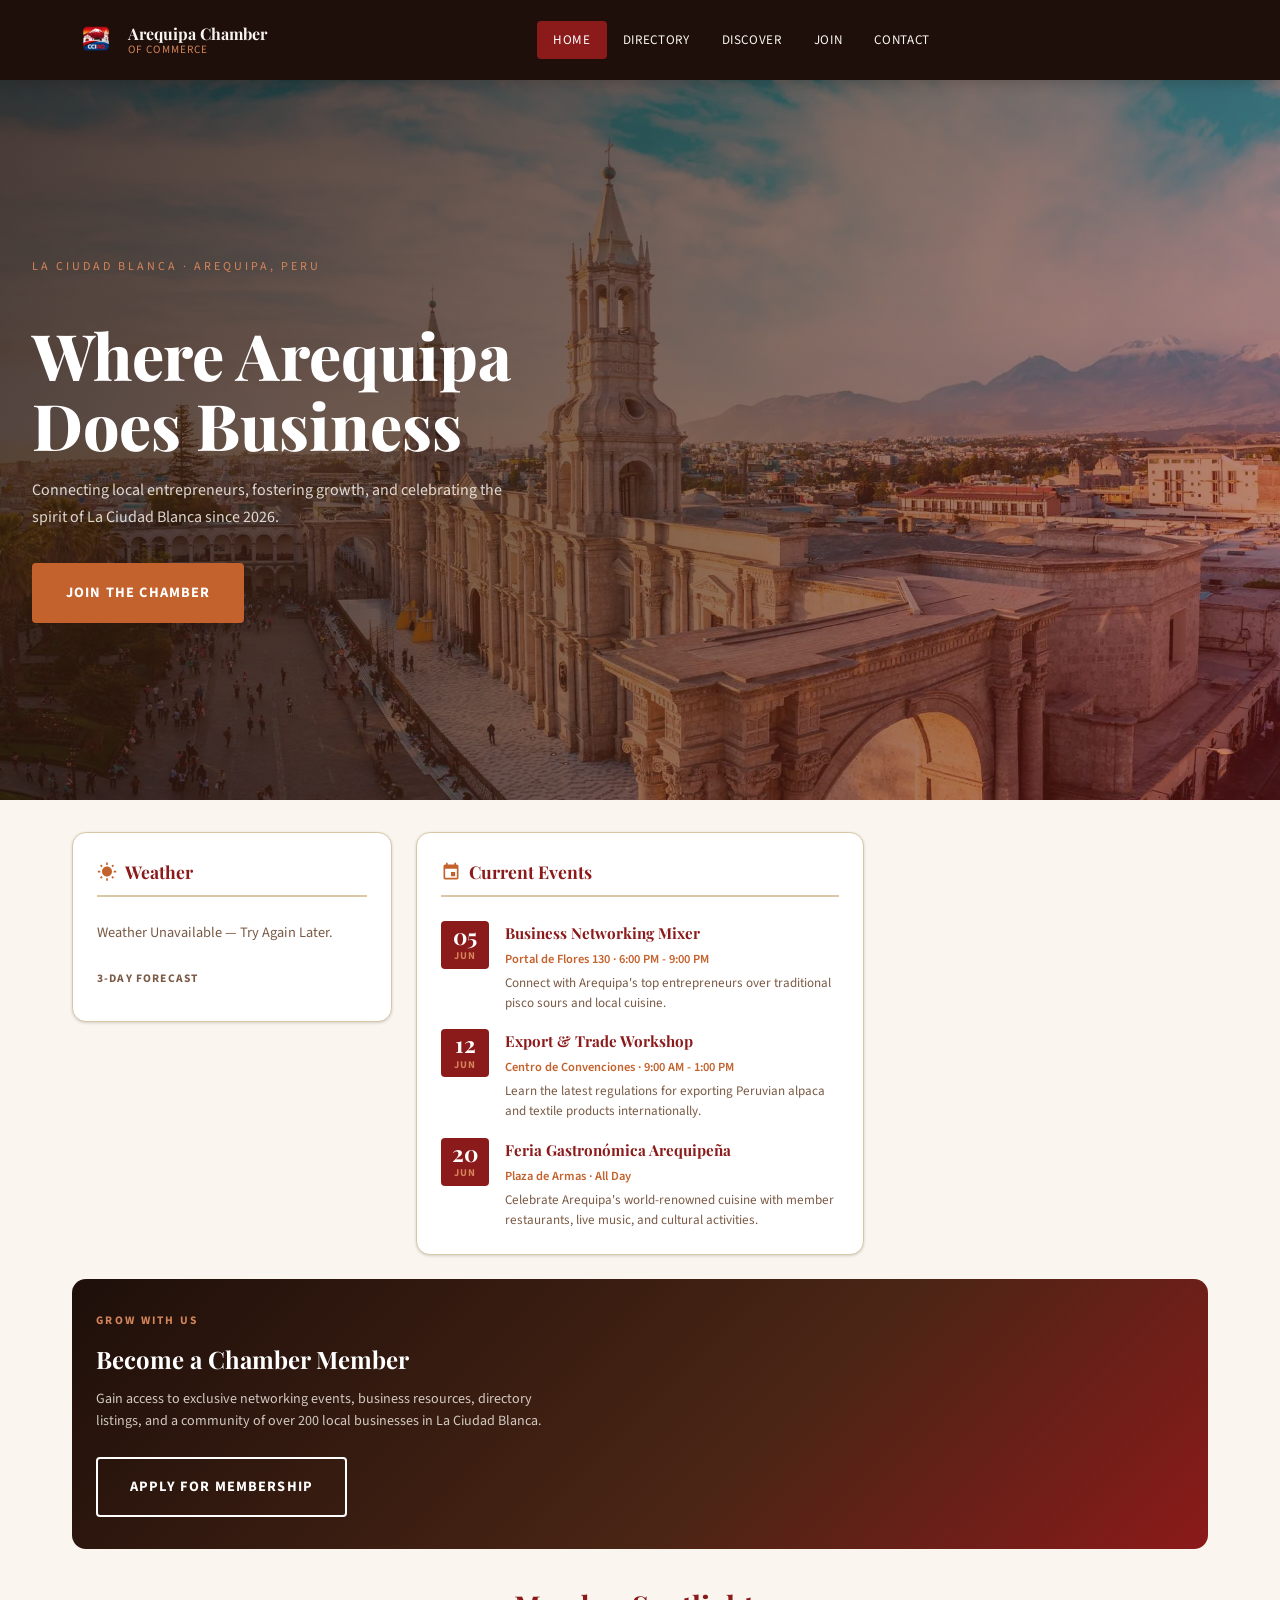
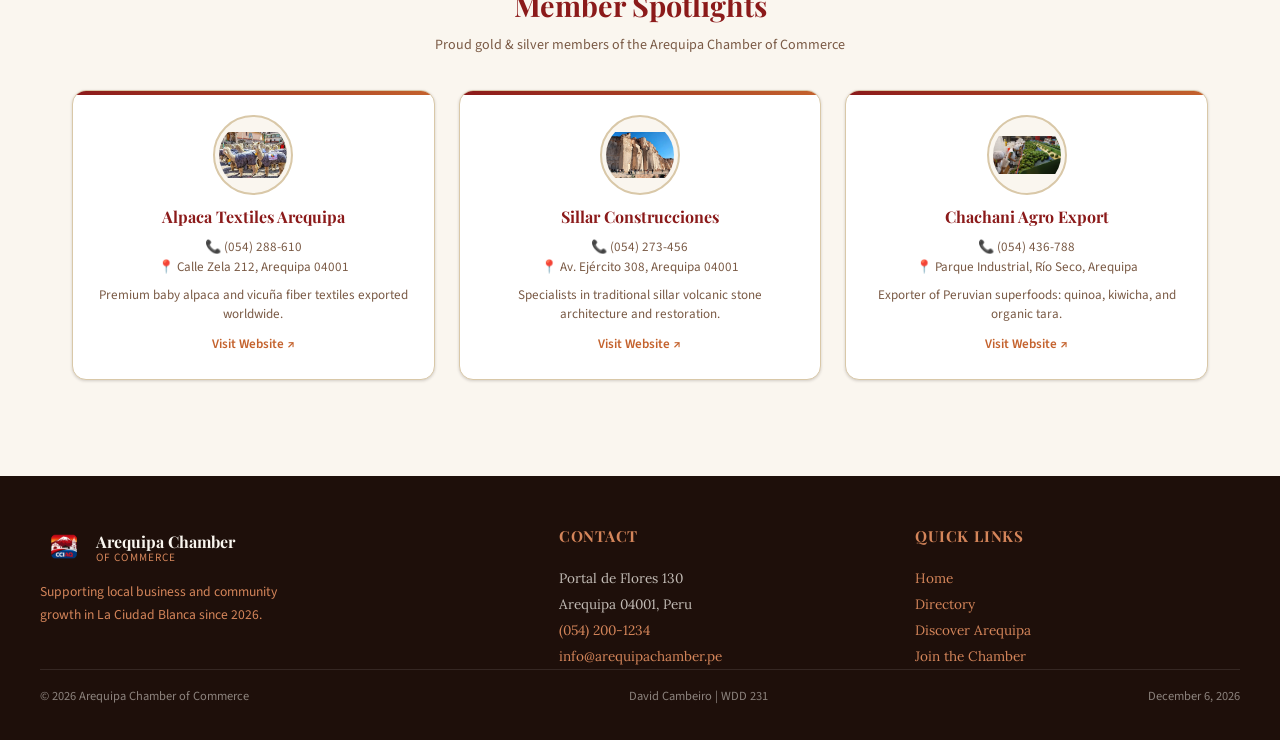
==== chamber/index.html @ 3ab1f3b4 "home page" ====
<!DOCTYPE html>
<html lang="en">
<head>
  <meta charset="UTF-8" />
  <meta name="viewport" content="width=device-width, initial-scale=1.0" />
  <meta name="description" content="Arequipa Chamber of Commerce — Home. Discover local events, weather, and member business spotlights in La Ciudad Blanca, Peru." />
  <meta name="author" content="WDD 231 Student — Arequipa Chamber Project" />
  <title>Arequipa Chamber of Commerce</title>

  <link rel="icon" type="image/x-icon" href="images/favicon.ico" />
  <link rel="icon" type="image/png" sizes="32x32" href="images/favicon-32x32.png" />
  <link rel="icon" type="image/png" sizes="16x16" href="images/favicon-16x16.png" />
  <link rel="apple-touch-icon" sizes="180x180" href="images/apple-touch-icon.png" />
  <link rel="manifest" href="images/site.webmanifest" />

  <meta property="og:title" content="Arequipa Chamber of Commerce" />
  <meta property="og:description" content="The home of La Ciudad Blanca's business community. Weather, events, and member spotlights." />
  <meta property="og:image" content="https://holatodos1427.github.io/wdd231/chamber/images/arequipa-hero.webp" />
  <meta property="og:url" content="https://holatodos1427.github.io/wdd231/chamber/index.html" />
  <meta property="og:type" content="website" />

  <link rel="preconnect" href="https://fonts.googleapis.com" />
  <link rel="preconnect" href="https://fonts.gstatic.com" crossorigin />
  <link href="https://fonts.googleapis.com/css2?family=Lora:ital,wght@0,400;0,600;1,400&family=Playfair+Display:wght@700;800&family=Source+Sans+3:wght@400;600;700&display=swap" rel="stylesheet" />

  <link rel="stylesheet" href="styles/normalize.css" />
  <link rel="stylesheet" href="styles/small.css" />
  <link rel="stylesheet" href="styles/larger.css" />
  <link rel="stylesheet" href="styles/home.css" />

  <script src="scripts/main.js" defer></script>
  <script src="scripts/home.js" defer></script>
</head>
<body>

  <a href="#main-content" class="skip-link">Skip to main content</a>

  <!-- ── HEADER ── -->
  <header id="site-header">
    <div class="header-inner">
      <a href="index.html" class="logo-group" aria-label="Arequipa Chamber — Home">
        <img class="logo-icon" src="images/arequipa-icon.webp" alt="Arequipa Chamber Icon" />
        <div class="logo-text">
          <span class="logo-title">Arequipa Chamber</span>
          <span class="logo-sub">of Commerce</span>
        </div>
      </a>

      <nav id="main-nav" aria-label="Main navigation">
        <ul role="list">
          <li><a href="index.html" aria-current="page">Home</a></li>
          <li><a href="directory.html">Directory</a></li>
          <li><a href="discover.html">Discover</a></li>
          <li><a href="join.html">Join</a></li>
          <li><a href="contact.html">Contact</a></li>
        </ul>
      </nav>

      <button id="menu-toggle" aria-label="Toggle navigation menu" aria-expanded="false" aria-controls="main-nav">
        <span class="bar"></span>
        <span class="bar"></span>
        <span class="bar"></span>
      </button>
    </div>
  </header>

  <!-- ── HERO ── -->
  <section id="home-hero" aria-label="Welcome hero">
    <div class="hero-content">
      <p class="hero-eyebrow">La Ciudad Blanca · Arequipa, Peru</p>
      <h1 class="hero-heading">Where Arequipa<br>Does Business</h1>
      <p class="hero-tagline">Connecting local entrepreneurs, fostering growth, and celebrating the spirit of La Ciudad Blanca since 2026.</p>
      <a href="join.html" class="btn-cta">Join the Chamber</a>
    </div>
    <div class="hero-overlay" aria-hidden="true"></div>
  </section>

  <!-- ── MAIN ── -->
  <main id="main-content">

    <!-- ── HOME GRID ── -->
    <div class="home-grid">

      <!-- Weather -->
      <section id="weather-section" aria-labelledby="weather-heading" class="card-panel">
        <h2 id="weather-heading" class="panel-title">
          <svg viewBox="0 0 24 24" aria-hidden="true"><path d="M6.76 4.84l-1.8-1.79-1.41 1.41 1.79 1.79 1.42-1.41zM4 10.5H1v2h3v-2zm9-9.95h-2V3.5h2V.55zm7.45 3.91l-1.41-1.41-1.79 1.79 1.41 1.41 1.79-1.79zm-3.21 13.7l1.79 1.8 1.41-1.41-1.8-1.79-1.4 1.4zM20 10.5v2h3v-2h-3zm-8-5c-3.31 0-6 2.69-6 6s2.69 6 6 6 6-2.69 6-6-2.69-6-6-6zm-1 16.95h2V19.5h-2v2.95zm-7.45-3.91l1.41 1.41 1.79-1.8-1.41-1.41-1.79 1.8z"/></svg>
          Weather
        </h2>
        <div id="weather-now" class="weather-now">
          <div class="weather-skeleton" aria-busy="true" aria-live="polite">
            <div class="skeleton-line wide"></div>
            <div class="skeleton-line medium"></div>
            <div class="skeleton-line narrow"></div>
          </div>
        </div>
        <h3 class="forecast-label">3-Day Forecast</h3>
        <div id="weather-forecast" class="forecast-grid" aria-live="polite"></div>
      </section>

      <!-- Events -->
      <section id="events-section" aria-labelledby="events-heading" class="card-panel">
        <h2 id="events-heading" class="panel-title">
          <svg viewBox="0 0 24 24" aria-hidden="true"><path d="M17 12h-5v5h5v-5zM16 1v2H8V1H6v2H5c-1.11 0-1.99.9-1.99 2L3 19c0 1.1.89 2 2 2h14c1.1 0 2-.9 2-2V5c0-1.1-.9-2-2-2h-1V1h-2zm3 18H5V8h14v11z"/></svg>
          Current Events
        </h2>
        <ul class="events-list" role="list">
          <li class="event-item">
            <time class="event-date" datetime="2026-06-05">
              <span class="event-day">05</span>
              <span class="event-month">Jun</span>
            </time>
            <div class="event-info">
              <h3 class="event-title">Business Networking Mixer</h3>
              <p class="event-detail">Portal de Flores 130 · 6:00 PM - 9:00 PM</p>
              <p class="event-desc">Connect with Arequipa's top entrepreneurs over traditional pisco sours and local cuisine.</p>
            </div>
          </li>
          <li class="event-item">
            <time class="event-date" datetime="2026-06-12">
              <span class="event-day">12</span>
              <span class="event-month">Jun</span>
            </time>
            <div class="event-info">
              <h3 class="event-title">Export & Trade Workshop</h3>
              <p class="event-detail">Centro de Convenciones · 9:00 AM - 1:00 PM</p>
              <p class="event-desc">Learn the latest regulations for exporting Peruvian alpaca and textile products internationally.</p>
            </div>
          </li>
          <li class="event-item">
            <time class="event-date" datetime="2026-06-20">
              <span class="event-day">20</span>
              <span class="event-month">Jun</span>
            </time>
            <div class="event-info">
              <h3 class="event-title">Feria Gastronómica Arequipeña</h3>
              <p class="event-detail">Plaza de Armas · All Day</p>
              <p class="event-desc">Celebrate Arequipa's world-renowned cuisine with member restaurants, live music, and cultural activities.</p>
            </div>
          </li>
        </ul>
      </section>

      <!-- CTA banner -->
      <aside class="cta-banner" aria-label="Call to action — join the chamber">
        <div class="cta-inner">
          <p class="cta-eyebrow">Grow With Us</p>
          <h2 class="cta-heading">Become a Chamber Member</h2>
          <p class="cta-body">Gain access to exclusive networking events, business resources, directory listings, and a community of over 200 local businesses in La Ciudad Blanca.</p>
          <a href="join.html" class="btn-cta btn-cta-outline">Apply for Membership</a>
        </div>
      </aside>

    </div><!-- /.home-grid -->

    <!-- ── SPOTLIGHTS ── -->
    <section id="spotlights-section" aria-labelledby="spotlights-heading">
      <h2 id="spotlights-heading" class="section-heading">Member Spotlights</h2>
      <p class="section-sub">Proud gold & silver members of the Arequipa Chamber of Commerce</p>
      <div id="spotlights-container" class="spotlights-grid" aria-live="polite" aria-atomic="true">
        <p class="loading"><span class="spinner" role="status" aria-label="Loading spotlights"></span>Loading spotlights…</p>
      </div>
    </section>

  </main>

  <!-- ── FOOTER ── -->
  <footer id="site-footer">
    <div class="footer-inner">
      <div class="footer-brand">
        <div class="logo-group footer-logo-group">
          <img class="logo-icon" src="images/arequipa-icon.webp" alt="" aria-hidden="true" />
          <div class="logo-text">
            <span class="logo-title">Arequipa Chamber</span>
            <span class="logo-sub">of Commerce</span>
          </div>
        </div>
        <p>Supporting local business and community growth in La Ciudad Blanca since 2026.</p>
      </div>
      <div class="footer-col">
        <h3>Contact</h3>
        <address>
          Portal de Flores 130<br />
          Arequipa 04001, Peru<br />
          <a href="tel:+51542001234">(054) 200-1234</a><br />
          <a href="mailto:info@arequipachamber.pe">info@arequipachamber.pe</a>
        </address>
      </div>
      <div class="footer-col">
        <h3>Quick Links</h3>
        <address>
          <a href="index.html">Home</a><br />
          <a href="directory.html">Directory</a><br />
          <a href="discover.html">Discover Arequipa</a><br />
          <a href="join.html">Join the Chamber</a>
        </address>
      </div>
    </div>
    <div class="footer-bottom">
      <span>© <span id="current-year"></span> Arequipa Chamber of Commerce</span>
      <span>David Cambeiro | WDD 231</span>
      <span id="last-modified"></span>
    </div>
  </footer>

</body>
</html>
---- chamber/styles/small.css ----
:root {
  --clr-primary: #8B1A1A;
  --clr-accent: #C4622D;
  --clr-accent-lt: #D4855A;
  --clr-dark: #1E0F0A;
  --clr-mid: #4A2515;
  --clr-surface: #FAF6EF;
  --clr-surface-2: #F0E8D8;
  --clr-border: #D9C8A8;
  --clr-text-muted: #7A5A45;
  --clr-white: #FFFFFF;
  --clr-white-75: rgba(250, 246, 239, 0.75);
  --ff-heading: 'Playfair Display', Georgia, serif;
  --ff-ui: 'Source Sans 3', Arial, sans-serif;
  --sp-xs: 0.25rem;
  --sp-sm: 0.5rem;
  --sp-md: 1rem;
  --sp-lg: 1.5rem;
  --sp-xl: 2rem;
  --sp-2xl: 3rem;
  --radius-sm: 4px;
}

/* Base */
html { scroll-behavior: smooth; }
body {
  font-family: 'Lora', Georgia, serif;
  font-size: 1rem;
  line-height: 1.7;
  color: #2C1810;
  background-color: var(--clr-surface);
}
.skip-link {
  position: absolute;
  left: 1rem;
  top: -100%;
  background: var(--clr-primary);
  color: var(--clr-white);
  padding: var(--sp-sm) var(--sp-md);
  border-radius: var(--radius-sm);
  z-index: 9999;
  font-family: var(--ff-ui);
}
.skip-link:focus { top: 1rem; }

/* Header */
#site-header {
  background-color: var(--clr-dark);
  position: sticky;
  top: 0;
  z-index: 100;
  box-shadow: 0 4px 12px rgba(30, 15, 10, 0.18);
}
.header-inner {
  display: flex;
  align-items: center;
  justify-content: space-between;
  flex-wrap: wrap;
  gap: var(--sp-sm);
  padding: var(--sp-md) var(--sp-lg);
}
.logo-group {
  display: flex;
  align-items: center;
  gap: var(--sp-sm);
  text-decoration: none;
  color: var(--clr-surface);
}
.logo-icon {
  width: 48px;
  height: 48px;
  flex-shrink: 0;
}
.logo-text {
  display: flex;
  flex-direction: column;
  line-height: 1.2;
}
.logo-title,
.card-name,
.controls-label { font-family: var(--ff-heading); }
.logo-title {
  font-size: 1rem;
  font-weight: 700;
  color: var(--clr-surface);
}
.logo-sub {
  font-family: var(--ff-ui);
  font-size: 0.7rem;
  color: var(--clr-accent-lt);
  letter-spacing: 0.1em;
  text-transform: uppercase;
}
#menu-toggle {
  background: none;
  border: 2px solid var(--clr-accent);
  border-radius: var(--radius-sm);
  width: 42px;
  height: 42px;
  display: flex;
  flex-direction: column;
  justify-content: center;
  align-items: center;
  gap: 5px;
  cursor: pointer;
}
#menu-toggle:hover { background: rgba(196, 98, 45, 0.2); }
.bar {
  display: block;
  width: 22px;
  height: 2px;
  background: var(--clr-surface);
  border-radius: 2px;
  transition: transform 0.3s ease, opacity 0.3s ease;
  transform-origin: center;
}
#menu-toggle[aria-expanded="true"] .bar:nth-child(1) { transform: translateY(7px) rotate(45deg); }
#menu-toggle[aria-expanded="true"] .bar:nth-child(2) { opacity: 0; }
#menu-toggle[aria-expanded="true"] .bar:nth-child(3) { transform: translateY(-7px) rotate(-45deg); }
#main-nav {
  display: none;
  width: 100%;
  order: 3;
  background: var(--clr-mid);
  margin: 0 calc(-1 * var(--sp-lg));
}
#main-nav.open { display: block; }
#main-nav ul {
  display: flex;
  flex-wrap: wrap;
}
#main-nav a {
  display: block;
  padding: var(--sp-md) var(--sp-lg);
  color: var(--clr-surface);
  text-decoration: none;
  font-family: var(--ff-ui);
  font-size: 0.95rem;
  letter-spacing: 0.05em;
  text-transform: uppercase;
  border-bottom: 1px solid rgba(255, 255, 255, 0.08);
  transition: background 0.25s ease, padding-left 0.25s ease;
}
#main-nav a:hover,
#main-nav a[aria-current="page"] {
  background: var(--clr-primary);
  color: var(--clr-white);
  padding-left: var(--sp-xl);
}
#main-nav a[aria-current="page"] { border-left: 4px solid var(--clr-accent); }

/* Hero */
#directory-hero {
  background: linear-gradient(135deg, var(--clr-dark) 0%, var(--clr-mid) 60%, var(--clr-primary) 100%);
  color: var(--clr-surface);
  padding: var(--sp-2xl) var(--sp-lg);
  text-align: center;
}
.hero-label {
  font-family: var(--ff-ui);
  font-size: 2rem;
  letter-spacing: 0.25em;
  text-transform: uppercase;
  color: var(--clr-white-75);
  margin-bottom: var(--sp-sm);
}
.hero-subtitle {
  font-size: 1.5rem;
  color: var(--clr-white);
  max-width: 480px;
  margin: 0 auto;
}
.page-title {
  font-family: var(--ff-heading);
  font-size: 1.8rem;
  font-weight: 700;
  color: var(--clr-primary);
  text-align: center;
  padding: var(--sp-xl) var(--sp-lg) 0;
}

/* Directory Controls */
#directory-section { padding: var(--sp-md) var(--sp-lg) var(--sp-xl); }
.directory-controls {
  display: flex;
  align-items: center;
  justify-content: space-between;
  flex-wrap: wrap;
  gap: var(--sp-md);
  margin-bottom: var(--sp-xl);
  padding-bottom: var(--sp-md);
  border-bottom: 2px solid var(--clr-border);
}
.view-buttons {
  display: flex;
  gap: var(--sp-sm);
}
.btn-view {
  background: var(--clr-surface-2);
  border: 2px solid var(--clr-border);
  border-radius: var(--radius-sm);
  width: 42px;
  height: 42px;
  display: flex;
  align-items: center;
  justify-content: center;
  cursor: pointer;
  color: var(--clr-text-muted);
}
.btn-view svg {
  width: 20px;
  height: 20px;
  fill: currentColor;
}
.btn-view:hover {
  background: var(--clr-border);
  color: var(--clr-primary);
}
.btn-view.active {
  background: var(--clr-primary);
  border-color: var(--clr-primary);
  color: var(--clr-white);
}
.badge {
  font-family: var(--ff-ui);
  font-size: 0.65rem;
  font-weight: 700;
  letter-spacing: 0.1em;
  text-transform: uppercase;
  padding: 2px 8px;
  border-radius: 20px;
  display: inline-block;
  white-space: nowrap;
}
.badge-gold { background: #C89B3C; color: var(--clr-white); }
.badge-silver { background: #9BA8B0; color: var(--clr-white); }
.badge-member { background: var(--clr-border); color: var(--clr-text-muted); }

/* Grid Cards */
#members-container.grid {
  display: grid;
  grid-template-columns: 1fr;
  gap: var(--sp-lg);
}
.member-card {
  background: var(--clr-white);
  border: 1px solid var(--clr-border);
  border-radius: 14px;
  overflow: hidden;
  box-shadow: 0 1px 3px rgba(30, 15, 10, 0.18);
  display: flex;
  flex-direction: column;
}
.member-card:hover {
  box-shadow: 0 8px 24px rgba(30, 15, 10, 0.22);
  border-color: var(--clr-accent);
}
.card-img-wrap {
  background: var(--clr-surface-2);
  height: 160px;
  overflow: hidden;
  flex-shrink: 0;
  display: flex;
  align-items: center;
  justify-content: center;
}
.card-img-wrap img {
  width: 100%;
  height: 100%;
  object-fit: cover;
}
.img-fallback {
  width: 72px;
  height: 72px;
  background: var(--clr-primary);
  border-radius: 50%;
  display: flex;
  align-items: center;
  justify-content: center;
  font-family: var(--ff-heading);
  font-size: 1.8rem;
  font-weight: 700;
  color: var(--clr-white);
}
.card-body {
  padding: var(--sp-md);
  flex: 1;
  display: flex;
  flex-direction: column;
  gap: var(--sp-xs);
}
.card-header {
  display: flex;
  justify-content: space-between;
  align-items: flex-start;
  gap: var(--sp-sm);
  margin-bottom: var(--sp-xs);
}
.card-name {
  font-size: 1rem;
  font-weight: 700;
  color: var(--clr-primary);
  line-height: 1.3;
}
.card-detail,
.row-info,
.card-link a,
.footer-brand p { font-family: var(--ff-ui); }
.card-detail {
  font-size: 0.82rem;
  color: var(--clr-text-muted);
  display: flex;
  align-items: flex-start;
  gap: var(--sp-xs);
}
.card-detail svg,
.card-link svg {
  width: 14px;
  height: 14px;
  flex-shrink: 0;
}
.card-detail svg {
  min-width: 14px;
  margin-top: 2px;
  fill: var(--clr-accent);
}
.card-link svg { fill: currentColor; }
.card-link {
  margin-top: auto;
  padding-top: var(--sp-sm);
}
.card-link a {
  font-size: 0.82rem;
  color: var(--clr-primary);
  text-decoration: none;
  display: inline-flex;
  align-items: center;
  gap: 5px;
  font-weight: 600;
}
.card-link a:hover { color: var(--clr-accent); }

/* List View */
#members-container.list {
  display: flex;
  flex-direction: column;
}
.member-row {
  display: grid;
  grid-template-columns: 1fr;
  gap: var(--sp-sm);
  padding: var(--sp-md);
  border-bottom: 1px solid var(--clr-border);
}
.member-row:nth-child(even) { background: var(--clr-surface-2); }
.member-row:hover { background: var(--clr-border); }
.row-name {
  font-family: var(--ff-heading);
  font-size: 1rem;
  font-weight: 700;
  color: var(--clr-primary);
  display: flex;
  align-items: center;
  gap: var(--sp-sm);
  flex-wrap: wrap;
}
.row-info {
  font-size: 0.85rem;
  color: var(--clr-text-muted);
}
.row-link a {
  font-size: 0.85rem;
  color: var(--clr-accent);
  text-decoration: none;
  font-weight: 600;
}
.row-link a:hover { text-decoration: underline; }

/* Footer */
#site-footer {
  background: var(--clr-dark);
  color: var(--clr-surface-2);
  padding: var(--sp-2xl) var(--sp-lg) var(--sp-xl);
  margin-top: var(--sp-2xl);
}
.footer-inner {
  display: grid;
  grid-template-columns: 1fr;
  gap: var(--sp-xl);
}
.footer-brand p {
  font-size: 0.85rem;
  color: var(--clr-accent-lt);
  margin-top: var(--sp-sm);
  max-width: 280px;
}
.footer-col h3 {
  font-family: var(--ff-heading);
  font-size: 0.95rem;
  color: var(--clr-accent-lt);
  margin-bottom: var(--sp-md);
  letter-spacing: 0.05em;
  text-transform: uppercase;
}
.footer-col address {
  font-style: normal;
  font-size: 0.85rem;
  line-height: 1.9;
  color: var(--clr-white-75);
}
.footer-col address a { color: var(--clr-accent-lt); text-decoration: none; }
.footer-col address a:hover { text-decoration: underline; }
.footer-logo-group { pointer-events: none; }
.footer-bottom {
  margin: var(--sp-xl) auto 0;
  padding-top: var(--sp-md);
  border-top: 1px solid rgba(255, 255, 255, 0.10);
  font-family: var(--ff-ui);
  font-size: 0.78rem;
  color: rgba(250, 246, 239, 0.50);
  display: flex;
  flex-wrap: wrap;
  gap: var(--sp-xs);
}

/* Max-width */
.header-inner,
#main-nav ul,
#directory-section,
.footer-inner,
.footer-bottom {
  max-width: 1200px;
  margin: 0 auto;
}
---- chamber/styles/larger.css ----
@media (min-width: 640px) {
  .header-inner {
    padding: var(--sp-md) var(--sp-xl);
  }

  #menu-toggle {
    display: none;
  }

  #main-nav {
    display: flex;
    background: transparent;
    width: auto;
    order: 2;
    flex: 1;
    margin: 0;
    justify-content: flex-end;
  }

  #main-nav ul {
    align-items: center;
    justify-content: flex-end;
  }

  #main-nav a {
    padding: var(--sp-sm) var(--sp-md);
    border-bottom: none;
    border-radius: var(--radius-sm);
    font-size: 0.82rem;
  }

  #main-nav a:hover,
  #main-nav a[aria-current="page"] {
    padding-left: var(--sp-md);
  }

  #main-nav a[aria-current="page"] {
    border-left: none;
  }

  #directory-hero {
    padding: 4rem var(--sp-xl);
  }

  .hero-subtitle {
    font-size: 1rem;
  }

  .page-title {
    font-size: 2rem;
  }

  #members-container.grid {
    grid-template-columns: repeat(2, 1fr);
  }

  .member-row {
    grid-template-columns: 2fr 2fr 1.2fr 1fr;
    align-items: center;
  }

  .footer-inner {
    grid-template-columns: 1.5fr 1fr 1fr;
  }

  .footer-bottom {
    justify-content: space-between;
    align-items: center;
  }
}

@media (min-width: 960px) {
  #members-container.grid {
    grid-template-columns: repeat(3, 1fr);
  }

  .controls-label {
    font-size: 1.5rem;
  }

  .member-row {
    padding: var(--sp-md) var(--sp-lg);
  }

  .page-title {
    font-size: 2.2rem;
  }
}

@media (min-width: 1200px) {
  #members-container.grid {
    grid-template-columns: repeat(4, 1fr);
  }

  #directory-hero {
    padding: 5rem var(--sp-xl);
  }
}
---- chamber/styles/home.css ----
/* Home page only — loaded after small.css and larger.css */

/* Set the default font for all home-page text blocks at once */
.hero-tagline, .weather-desc, .weather-meta, .forecast-label, .forecast-name,
.event-detail, .event-desc, .event-month, .cta-eyebrow, .cta-body,
.section-sub, .spotlight-detail, .spotlight-desc, .spotlight-website,
.loading { font-family: var(--ff-ui); }

/* Hero */
#home-hero {
  position: relative;
  min-height: 72vh;
  display: flex;
  align-items: center;
  background: url('../images/arequipa-peru.webp') center / cover no-repeat;
  overflow: hidden;
}
.hero-overlay {
  position: absolute;
  inset: 0;
  background: linear-gradient(120deg, rgba(30,15,10,0.82) 0%, rgba(74,37,21,0.65) 55%, rgba(139,26,26,0.45) 100%);
  z-index: 0;
}
.hero-content {
  position: relative;
  z-index: 1;
  padding: var(--sp-2xl) var(--sp-lg);
  max-width: 640px;
}
.hero-eyebrow {
  font-family: var(--ff-ui);
  font-size: 0.75rem;
  letter-spacing: 0.25em;
  text-transform: uppercase;
  color: var(--clr-accent-lt);
  margin-bottom: var(--sp-sm);
}
.hero-heading {
  font-family: var(--ff-heading);
  font-size: clamp(2.2rem, 7vw, 4rem);
  font-weight: 800;
  color: var(--clr-white);
  line-height: 1.1;
  margin-bottom: var(--sp-md);
}
.hero-tagline {
  font-size: 1rem;
  color: rgba(250, 246, 239, 0.85);
  max-width: 480px;
  margin-bottom: var(--sp-xl);
  line-height: 1.7;
}

/* Call to action button */
.btn-cta {
  display: inline-block;
  background: var(--clr-accent);
  color: var(--clr-white);
  font-family: var(--ff-ui);
  font-size: 0.9rem;
  font-weight: 700;
  letter-spacing: 0.08em;
  text-transform: uppercase;
  text-decoration: none;
  padding: var(--sp-md) var(--sp-xl);
  border-radius: var(--radius-sm);
  border: 2px solid var(--clr-accent);
  transition: background 0.25s ease, color 0.25s ease;
}
.btn-cta:hover {
  background: var(--clr-primary);
  border-color: var(--clr-primary);
}
.btn-cta-outline {
  background: transparent;
  color: var(--clr-white);
  border-color: var(--clr-white);
}
.btn-cta-outline:hover {
  background: var(--clr-white);
  color: var(--clr-primary);
}

/* Layout grid: weather, events and the join CTA */
.home-grid {
  display: grid;
  grid-template-columns: 1fr;
  gap: var(--sp-lg);
  padding: var(--sp-xl) var(--sp-lg);
  max-width: 1200px;
  margin: 0 auto;
}
.card-panel {
  background: var(--clr-white);
  border: 1px solid var(--clr-border);
  border-radius: 14px;
  padding: var(--sp-lg);
  box-shadow: 0 1px 3px rgba(30, 15, 10, 0.18);
}
.panel-title {
  font-family: var(--ff-heading);
  font-size: 1.1rem;
  font-weight: 700;
  color: var(--clr-primary);
  display: flex;
  align-items: center;
  gap: var(--sp-sm);
  margin-bottom: var(--sp-lg);
  padding-bottom: var(--sp-sm);
  border-bottom: 2px solid var(--clr-border);
}
.panel-title svg {
  width: 20px;
  height: 20px;
  fill: var(--clr-accent);
  flex-shrink: 0;
}

/* Current weather */
.weather-now { margin-bottom: var(--sp-lg); }
.weather-current {
  display: flex;
  align-items: center;
  gap: var(--sp-md);
}
.weather-icon {
  width: 64px;
  height: 64px;
  flex-shrink: 0;
}
.weather-temp {
  font-family: var(--ff-heading);
  font-size: 2.8rem;
  font-weight: 700;
  color: var(--clr-primary);
  line-height: 1;
}
.weather-desc {
  font-size: 0.9rem;
  color: var(--clr-text-muted);
  text-transform: capitalize;
}
.weather-meta {
  font-size: 0.78rem;
  color: var(--clr-text-muted);
  margin-top: var(--sp-sm);
}

/* 3-day forecast — label and day name share the same style */
.forecast-label,
.forecast-name {
  font-size: 0.72rem;
  font-weight: 700;
  letter-spacing: 0.1em;
  text-transform: uppercase;
  color: var(--clr-text-muted);
  display: block;
}
.forecast-label { margin-bottom: var(--sp-sm); }
.forecast-grid {
  display: grid;
  grid-template-columns: repeat(3, 1fr);
  gap: var(--sp-sm);
}
.forecast-day {
  background: var(--clr-surface-2);
  border: 1px solid var(--clr-border);
  border-radius: var(--radius-sm);
  padding: var(--sp-sm);
  text-align: center;
}
.forecast-icon {
  width: 32px;
  height: 32px;
  margin: 4px auto;
  display: block;
}
.forecast-temp {
  font-family: var(--ff-heading);
  font-size: 1.1rem;
  font-weight: 700;
  color: var(--clr-primary);
  display: block;
}

/* Upcoming events */
.events-list {
  display: flex;
  flex-direction: column;
  gap: var(--sp-md);
}
.event-item {
  display: flex;
  gap: var(--sp-md);
  align-items: flex-start;
}
.event-date {
  display: flex;
  flex-direction: column;
  align-items: center;
  justify-content: center;
  background: var(--clr-primary);
  color: var(--clr-white);
  border-radius: var(--radius-sm);
  padding: var(--sp-xs) var(--sp-sm);
  min-width: 48px;
  flex-shrink: 0;
}
.event-day {
  font-family: var(--ff-heading);
  font-size: 1.4rem;
  font-weight: 700;
  line-height: 1;
}
.event-month {
  font-size: 0.65rem;
  font-weight: 700;
  letter-spacing: 0.1em;
  text-transform: uppercase;
  color: var(--clr-accent-lt);
}
.event-title {
  font-family: var(--ff-heading);
  font-size: 0.95rem;
  font-weight: 700;
  color: var(--clr-primary);
  margin-bottom: 2px;
}
.event-detail {
  font-size: 0.78rem;
  color: var(--clr-accent);
  font-weight: 600;
  margin-bottom: 4px;
}
.event-desc {
  font-size: 0.82rem;
  color: var(--clr-text-muted);
  line-height: 1.5;
}

/* Join the chamber banner */
.cta-banner {
  background: linear-gradient(135deg, var(--clr-dark) 0%, var(--clr-mid) 60%, var(--clr-primary) 100%);
  border-radius: 14px;
  padding: var(--sp-xl) var(--sp-lg);
}
.cta-eyebrow {
  font-size: 0.72rem;
  font-weight: 700;
  letter-spacing: 0.2em;
  text-transform: uppercase;
  color: var(--clr-accent-lt);
  margin-bottom: var(--sp-sm);
}
.cta-heading {
  font-family: var(--ff-heading);
  font-size: 1.5rem;
  font-weight: 700;
  color: var(--clr-white);
  margin-bottom: var(--sp-sm);
}
.cta-body {
  font-size: 0.88rem;
  color: rgba(250, 246, 239, 0.8);
  line-height: 1.6;
  max-width: 480px;
  margin-bottom: var(--sp-lg);
}

/* Member spotlights */
#spotlights-section {
  padding: 0 var(--sp-lg) var(--sp-2xl);
  max-width: 1200px;
  margin: 0 auto;
}
.section-heading {
  font-family: var(--ff-heading);
  font-size: 1.8rem;
  font-weight: 700;
  color: var(--clr-primary);
  text-align: center;
  margin-bottom: var(--sp-xs);
}
.section-sub {
  font-size: 0.88rem;
  color: var(--clr-text-muted);
  text-align: center;
  margin-bottom: var(--sp-xl);
}
.spotlights-grid {
  display: grid;
  grid-template-columns: 1fr;
  gap: var(--sp-lg);
}
.spotlight-card {
  background: var(--clr-white);
  border: 1px solid var(--clr-border);
  border-radius: 14px;
  padding: var(--sp-lg);
  display: flex;
  flex-direction: column;
  align-items: center;
  text-align: center;
  gap: var(--sp-sm);
  box-shadow: 0 1px 3px rgba(30, 15, 10, 0.18);
  position: relative;
  overflow: hidden;
}
.spotlight-card::before {
  content: '';
  position: absolute;
  top: 0;
  left: 0;
  right: 0;
  height: 4px;
  background: linear-gradient(90deg, var(--clr-primary), var(--clr-accent));
}
.spotlight-logo {
  width: 80px;
  height: 80px;
  object-fit: contain;
  border-radius: 50%;
  border: 2px solid var(--clr-border);
  padding: 4px;
  background: var(--clr-surface);
}
.spotlight-logo-fallback {
  width: 80px;
  height: 80px;
  background: var(--clr-primary);
  border-radius: 50%;
  display: flex;
  align-items: center;
  justify-content: center;
  font-family: var(--ff-heading);
  font-size: 1.8rem;
  font-weight: 700;
  color: var(--clr-white);
}
.spotlight-name {
  font-family: var(--ff-heading);
  font-size: 1rem;
  font-weight: 700;
  color: var(--clr-primary);
}
.spotlight-detail,
.spotlight-desc {
  font-size: 0.82rem;
  color: var(--clr-text-muted);
  line-height: 1.5;
}
.spotlight-website {
  font-size: 0.82rem;
  font-weight: 600;
  color: var(--clr-accent);
  text-decoration: none;
  margin-top: auto;
}
.spotlight-website:hover { text-decoration: underline; }

/* Spinner shown while data loads */
.loading {
  text-align: center;
  padding: var(--sp-2xl);
  color: var(--clr-text-muted);
  grid-column: 1 / -1;
  display: flex;
  align-items: center;
  justify-content: center;
  gap: var(--sp-sm);
}
.spinner {
  display: inline-block;
  width: 20px;
  height: 20px;
  border: 2px solid var(--clr-border);
  border-top-color: var(--clr-primary);
  border-radius: 50%;
  animation: spin 0.8s linear infinite;
}
@keyframes spin { to { transform: rotate(360deg); } }

/* Tablet and up */
@media (min-width: 640px) {
  .hero-content { padding: var(--sp-2xl) var(--sp-xl); }
  .home-grid {
    grid-template-columns: 1fr 1fr;
    padding: var(--sp-xl);
  }
  .cta-banner { grid-column: 1 / -1; }
  .spotlights-grid { grid-template-columns: repeat(2, 1fr); }
  #spotlights-section { padding: 0 var(--sp-xl) var(--sp-2xl); }
}

/* Desktop and up */
@media (min-width: 960px) {
  #home-hero { min-height: 80vh; }
  .hero-heading { font-size: clamp(3rem, 5vw, 4.5rem); }
  .home-grid {
    grid-template-columns: 1fr 1.4fr;
    align-items: start;
  }
  .spotlights-grid { grid-template-columns: repeat(3, 1fr); }
}

/* Wide screens */
@media (min-width: 1200px) {
  .home-grid { grid-template-columns: 320px 1fr 320px; }
}
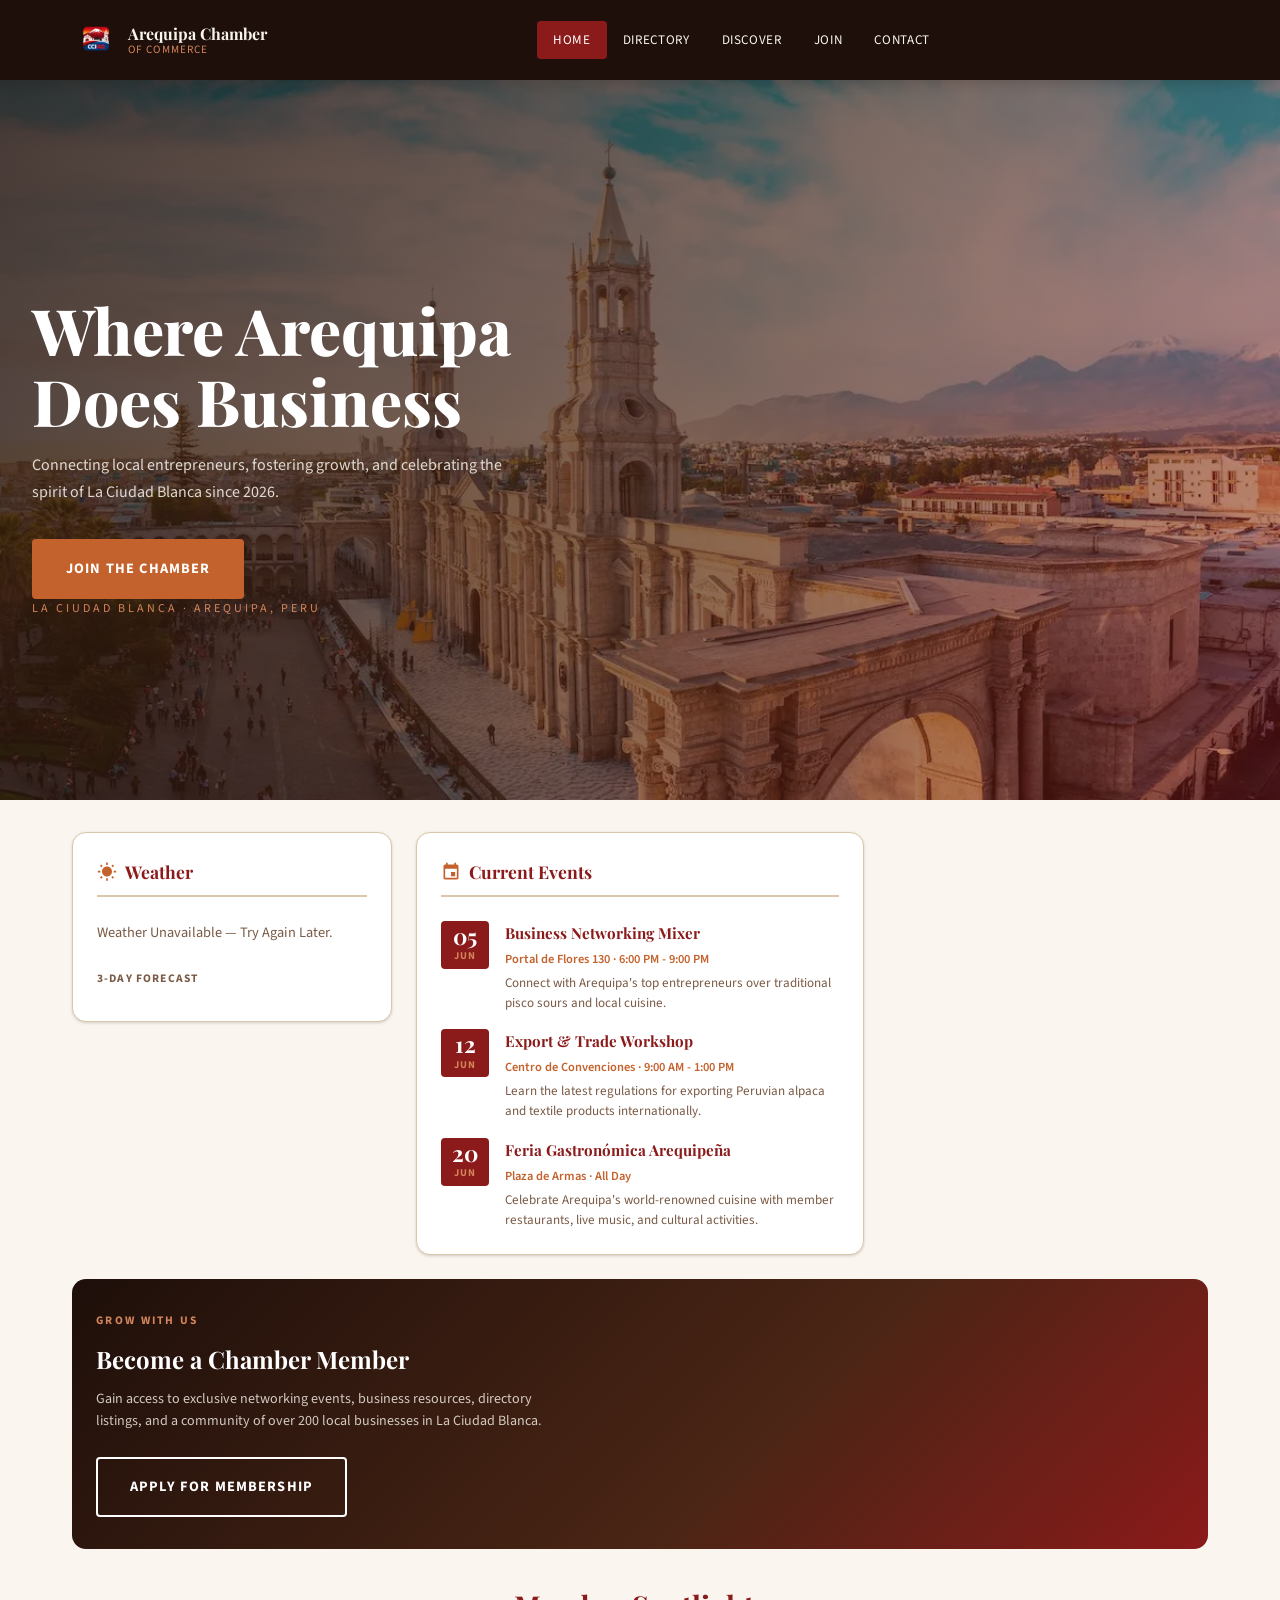
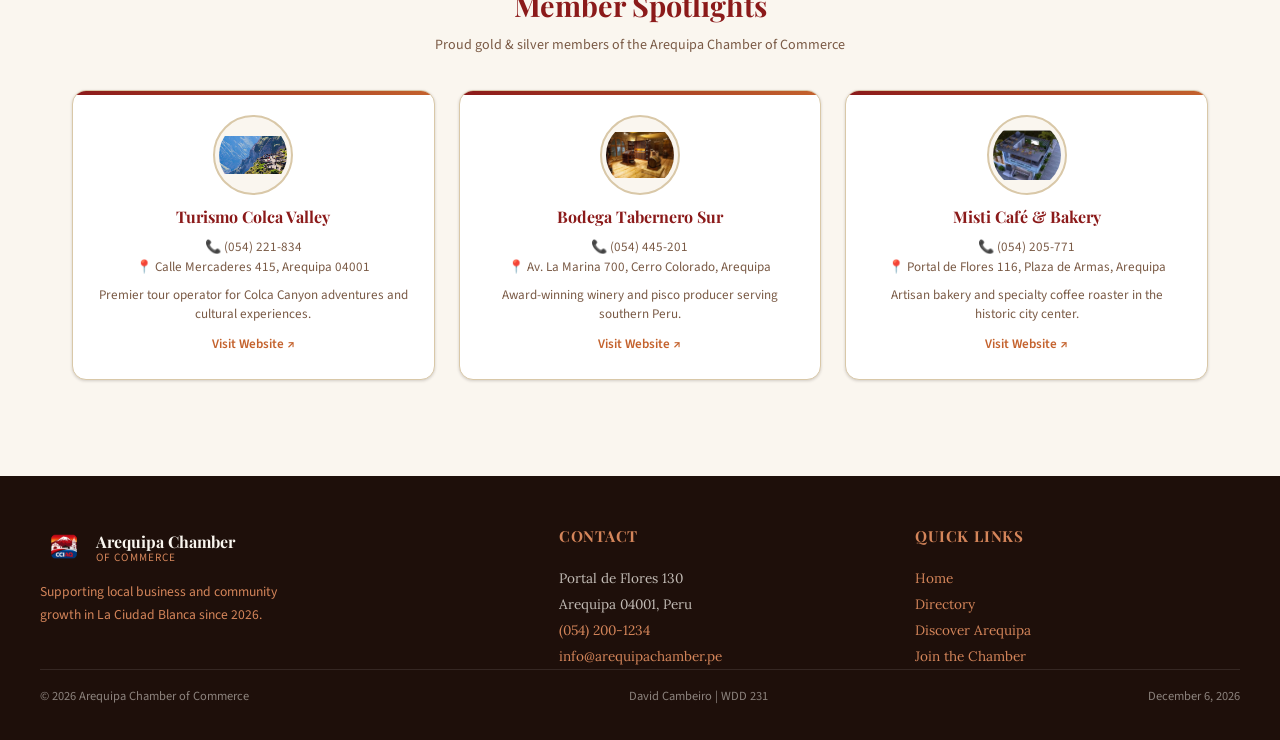
==== commit 8f063c5c: "image and fixing sizes" ====
--- a/chamber/index.html
+++ b/chamber/index.html
@@ -1,10 +1,10 @@
 <!DOCTYPE html>
 <html lang="en">
 <head>
-  <meta charset="UTF-8" />
-  <meta name="viewport" content="width=device-width, initial-scale=1.0" />
-  <meta name="description" content="Arequipa Chamber of Commerce — Home. Discover local events, weather, and member business spotlights in La Ciudad Blanca, Peru." />
-  <meta name="author" content="WDD 231 Student — Arequipa Chamber Project" />
+  <meta charset="UTF-8">
+  <meta name="viewport" content="width=device-width, initial-scale=1.0">
+  <meta name="description" content="Arequipa Chamber of Commerce — Home. Discover local events, weather, and member business spotlights in La Ciudad Blanca, Peru.">
+  <meta name="author" content="WDD 231 Student — Arequipa Chamber Project">
   <title>Arequipa Chamber of Commerce</title>
 
   <link rel="icon" type="image/x-icon" href="images/favicon.ico" />
@@ -13,11 +13,11 @@
   <link rel="apple-touch-icon" sizes="180x180" href="images/apple-touch-icon.png" />
   <link rel="manifest" href="images/site.webmanifest" />
 
-  <meta property="og:title" content="Arequipa Chamber of Commerce" />
-  <meta property="og:description" content="The home of La Ciudad Blanca's business community. Weather, events, and member spotlights." />
-  <meta property="og:image" content="https://holatodos1427.github.io/wdd231/chamber/images/arequipa-hero.webp" />
-  <meta property="og:url" content="https://holatodos1427.github.io/wdd231/chamber/index.html" />
-  <meta property="og:type" content="website" />
+  <meta property="og:title" content="Arequipa Chamber of Commerce">
+  <meta property="og:description" content="The home of La Ciudad Blanca's business community. Weather, events, and member spotlights.">
+  <meta property="og:image" content="https://holatodos1427.github.io/wdd231/chamber/images/arequipa-icon.webp">
+  <meta property="og:url" content="https://holatodos1427.github.io/wdd231/chamber/index.html">
+  <meta property="og:type" content="website">
 
   <link rel="preconnect" href="https://fonts.googleapis.com" />
   <link rel="preconnect" href="https://fonts.gstatic.com" crossorigin />
@@ -35,11 +35,10 @@
 
   <a href="#main-content" class="skip-link">Skip to main content</a>
 
-  <!-- ── HEADER ── -->
   <header id="site-header">
     <div class="header-inner">
       <a href="index.html" class="logo-group" aria-label="Arequipa Chamber — Home">
-        <img class="logo-icon" src="images/arequipa-icon.webp" alt="Arequipa Chamber Icon" />
+        <img class="logo-icon" src="images/arequipa-icon.webp" alt="Arequipa Chamber Icon" fetchpriority="high"/>
         <div class="logo-text">
           <span class="logo-title">Arequipa Chamber</span>
           <span class="logo-sub">of Commerce</span>
@@ -64,24 +63,22 @@
     </div>
   </header>
 
-  <!-- ── HERO ── -->
-  <section id="home-hero" aria-label="Welcome hero">
-    <div class="hero-content">
-      <p class="hero-eyebrow">La Ciudad Blanca · Arequipa, Peru</p>
-      <h1 class="hero-heading">Where Arequipa<br>Does Business</h1>
-      <p class="hero-tagline">Connecting local entrepreneurs, fostering growth, and celebrating the spirit of La Ciudad Blanca since 2026.</p>
-      <a href="join.html" class="btn-cta">Join the Chamber</a>
-    </div>
-    <div class="hero-overlay" aria-hidden="true"></div>
-  </section>
-
-  <!-- ── MAIN ── -->
+
+
   <main id="main-content">
 
-    <!-- ── HOME GRID ── -->
+      <section id="home-hero" aria-label="Welcome hero">
+        <div class="hero-content">
+          <h1 class="hero-heading">Where Arequipa<br>Does Business</h1>
+          <p class="hero-tagline">Connecting local entrepreneurs, fostering growth, and celebrating the spirit of La Ciudad Blanca since 2026.</p>
+          <a href="join.html" class="btn-cta">Join the Chamber</a>
+          <p class="hero-eyebrow">La Ciudad Blanca · Arequipa, Peru</p>
+        </div>
+        <div class="hero-overlay" aria-hidden="true"></div>
+      </section>
     <div class="home-grid">
 
-      <!-- Weather -->
+      <!-- weather -->
       <section id="weather-section" aria-labelledby="weather-heading" class="card-panel">
         <h2 id="weather-heading" class="panel-title">
           <svg viewBox="0 0 24 24" aria-hidden="true"><path d="M6.76 4.84l-1.8-1.79-1.41 1.41 1.79 1.79 1.42-1.41zM4 10.5H1v2h3v-2zm9-9.95h-2V3.5h2V.55zm7.45 3.91l-1.41-1.41-1.79 1.79 1.41 1.41 1.79-1.79zm-3.21 13.7l1.79 1.8 1.41-1.41-1.8-1.79-1.4 1.4zM20 10.5v2h3v-2h-3zm-8-5c-3.31 0-6 2.69-6 6s2.69 6 6 6 6-2.69 6-6-2.69-6-6-6zm-1 16.95h2V19.5h-2v2.95zm-7.45-3.91l1.41 1.41 1.79-1.8-1.41-1.41-1.79 1.8z"/></svg>
@@ -98,7 +95,7 @@
         <div id="weather-forecast" class="forecast-grid" aria-live="polite"></div>
       </section>
 
-      <!-- Events -->
+      <!-- events -->
       <section id="events-section" aria-labelledby="events-heading" class="card-panel">
         <h2 id="events-heading" class="panel-title">
           <svg viewBox="0 0 24 24" aria-hidden="true"><path d="M17 12h-5v5h5v-5zM16 1v2H8V1H6v2H5c-1.11 0-1.99.9-1.99 2L3 19c0 1.1.89 2 2 2h14c1.1 0 2-.9 2-2V5c0-1.1-.9-2-2-2h-1V1h-2zm3 18H5V8h14v11z"/></svg>
@@ -141,7 +138,6 @@
         </ul>
       </section>
 
-      <!-- CTA banner -->
       <aside class="cta-banner" aria-label="Call to action — join the chamber">
         <div class="cta-inner">
           <p class="cta-eyebrow">Grow With Us</p>
@@ -153,7 +149,6 @@
 
     </div><!-- /.home-grid -->
 
-    <!-- ── SPOTLIGHTS ── -->
     <section id="spotlights-section" aria-labelledby="spotlights-heading">
       <h2 id="spotlights-heading" class="section-heading">Member Spotlights</h2>
       <p class="section-sub">Proud gold & silver members of the Arequipa Chamber of Commerce</p>
@@ -164,12 +159,11 @@
 
   </main>
 
-  <!-- ── FOOTER ── -->
   <footer id="site-footer">
     <div class="footer-inner">
       <div class="footer-brand">
         <div class="logo-group footer-logo-group">
-          <img class="logo-icon" src="images/arequipa-icon.webp" alt="" aria-hidden="true" />
+          <img class="logo-icon" src="images/arequipa-icon.webp" alt="Arequipa icon used as logo" aria-hidden="true" />
           <div class="logo-text">
             <span class="logo-title">Arequipa Chamber</span>
             <span class="logo-sub">of Commerce</span>
--- a/chamber/styles/home.css
+++ b/chamber/styles/home.css
@@ -14,6 +14,7 @@
   align-items: center;
   background: url('../images/arequipa-peru.webp') center / cover no-repeat;
   overflow: hidden;
+  will-change: auto;
 }
 .hero-overlay {
   position: absolute;
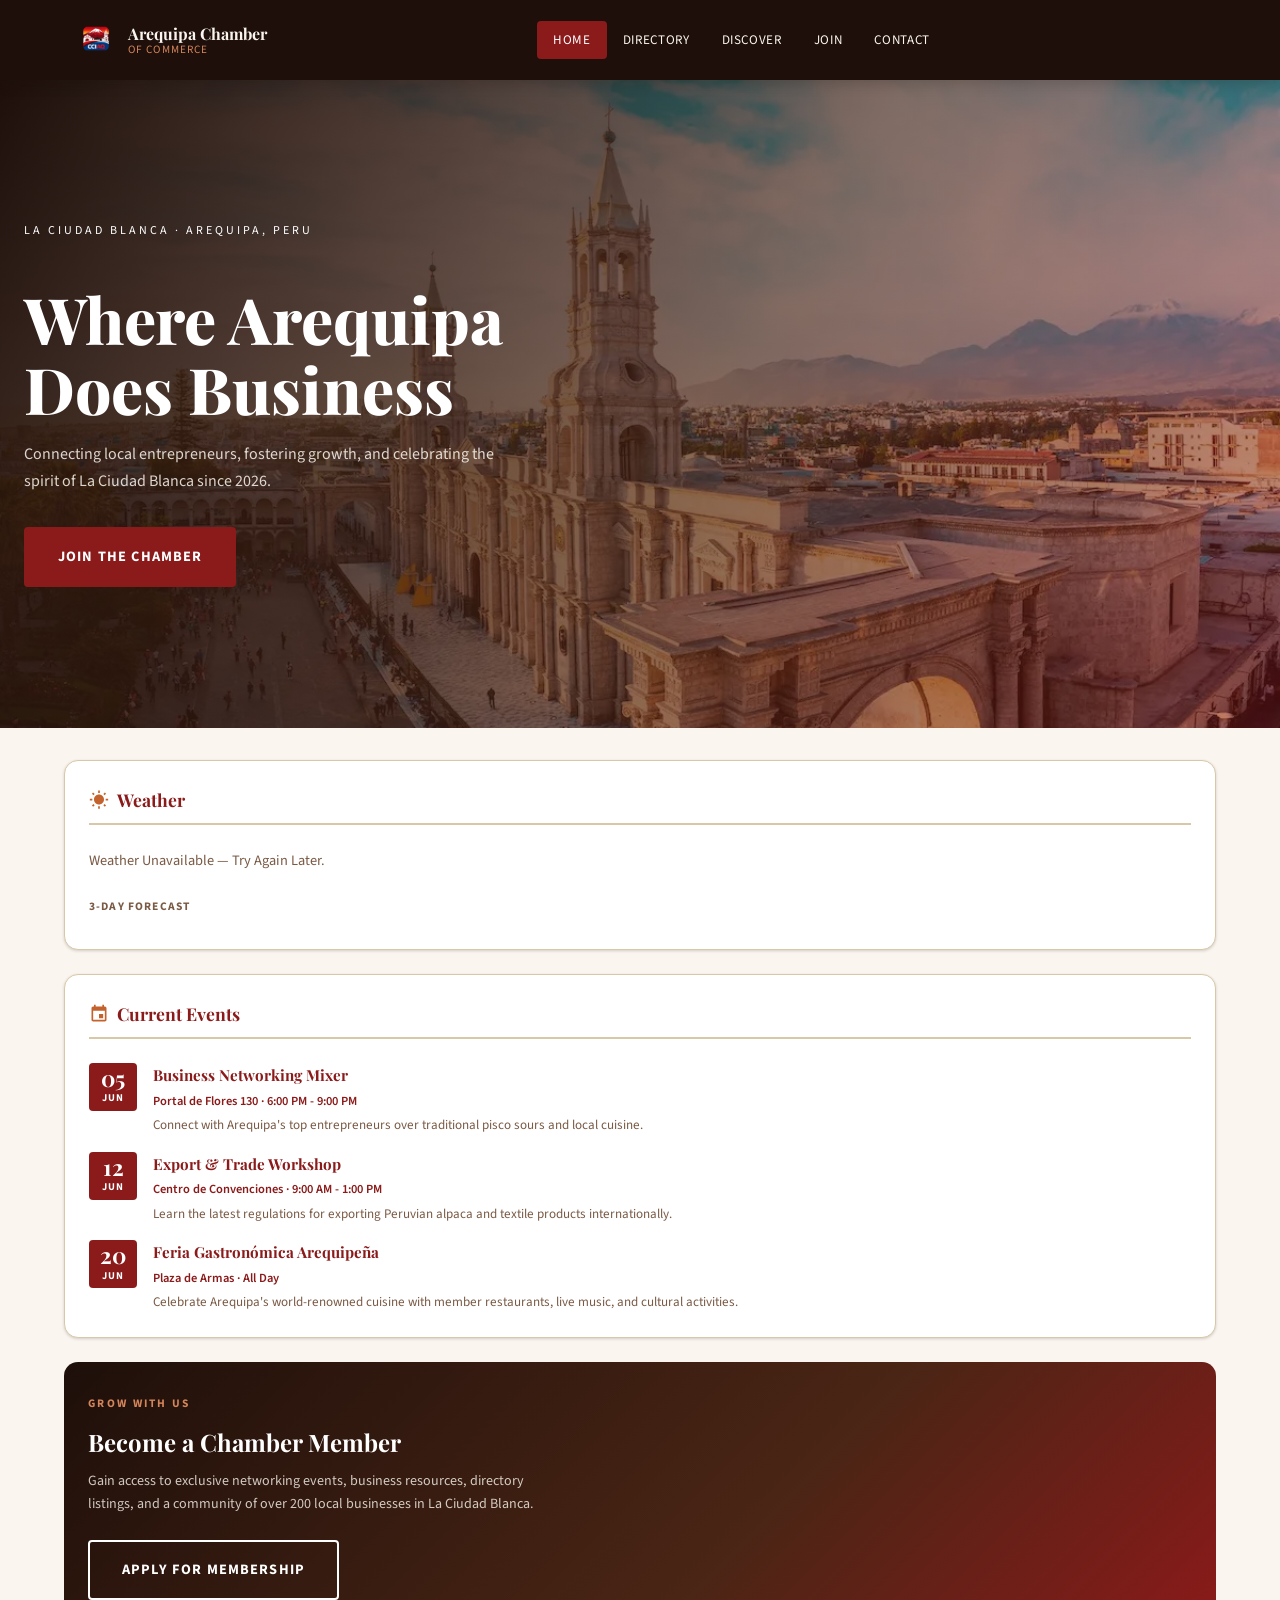
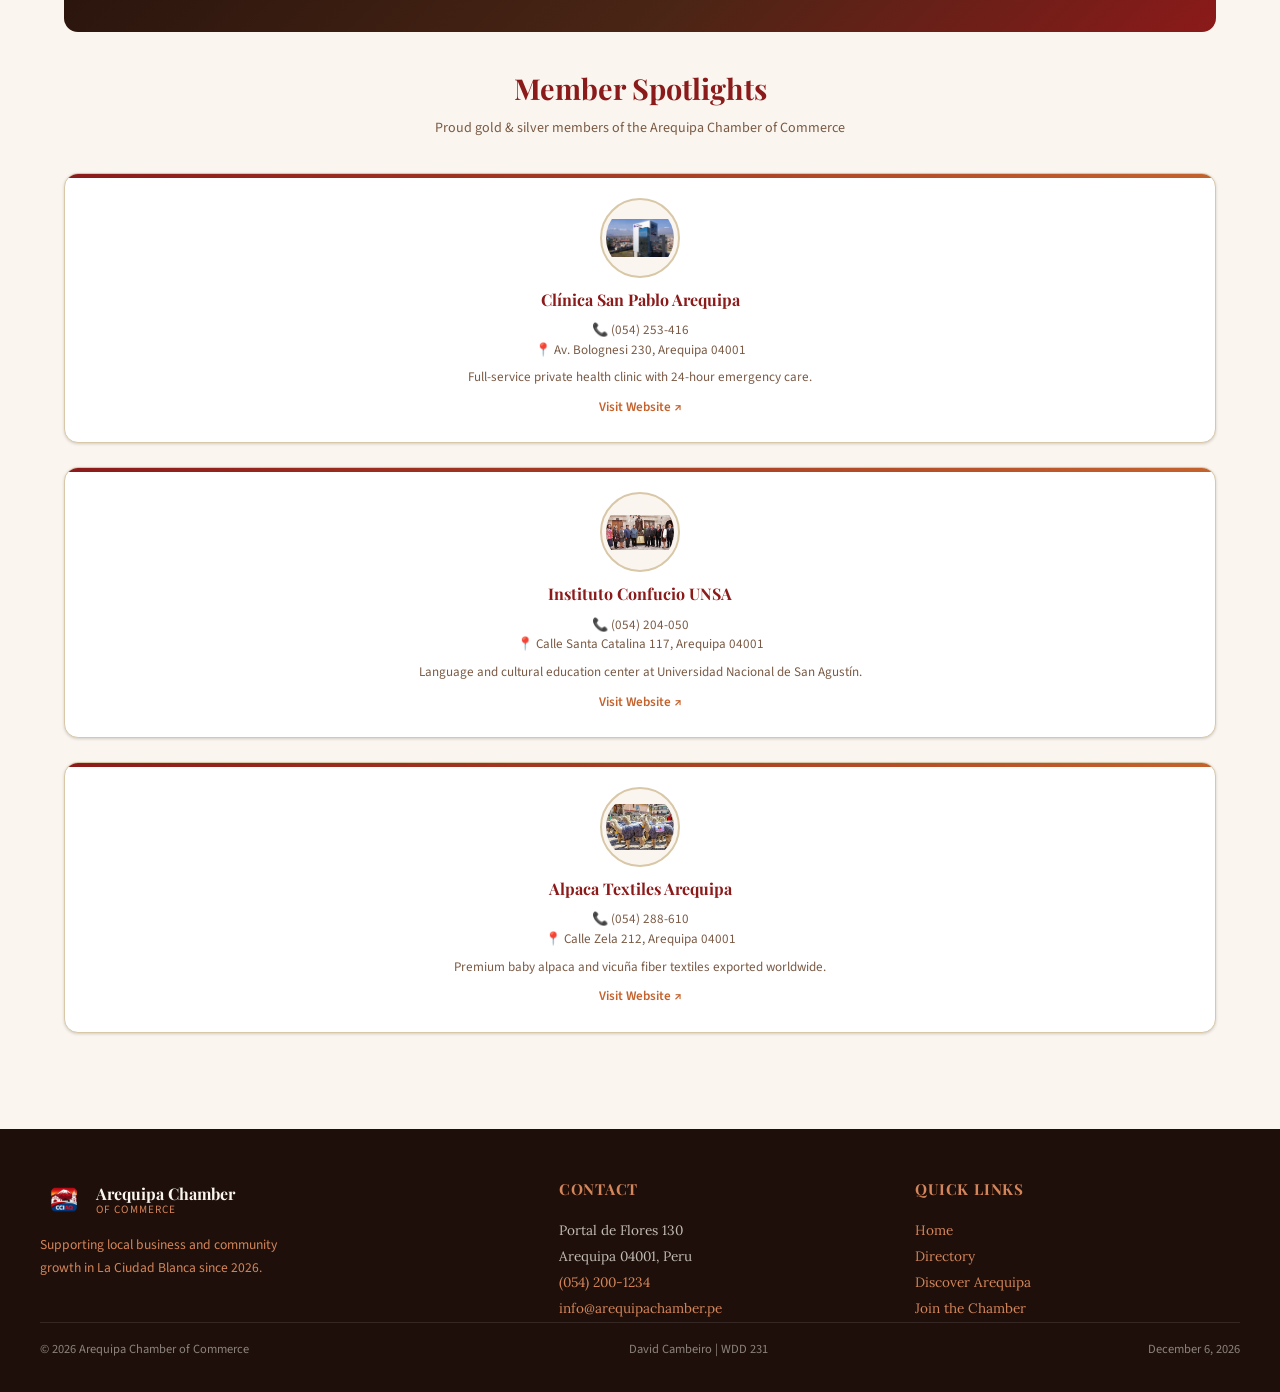
==== commit dd811294: "fixing hero image" ====
--- a/chamber/index.html
+++ b/chamber/index.html
@@ -68,13 +68,19 @@
   <main id="main-content">
 
       <section id="home-hero" aria-label="Welcome hero">
+        <img
+          src="images/arequipa-peru.webp"
+          alt="Aerial view of Arequipa, La Ciudad Blanca, Peru"
+          class="hero-bg-img"
+          fetchpriority="high"
+        />
+        <div class="hero-overlay" aria-hidden="true"></div>
         <div class="hero-content">
+          <p class="hero-eyebrow">La Ciudad Blanca · Arequipa, Peru</p>
           <h1 class="hero-heading">Where Arequipa<br>Does Business</h1>
           <p class="hero-tagline">Connecting local entrepreneurs, fostering growth, and celebrating the spirit of La Ciudad Blanca since 2026.</p>
           <a href="join.html" class="btn-cta">Join the Chamber</a>
-          <p class="hero-eyebrow">La Ciudad Blanca · Arequipa, Peru</p>
-        </div>
-        <div class="hero-overlay" aria-hidden="true"></div>
+        </div>
       </section>
     <div class="home-grid">
 
--- a/chamber/styles/small.css
+++ b/chamber/styles/small.css
@@ -19,6 +19,19 @@
   --sp-xl: 2rem;
   --sp-2xl: 3rem;
   --radius-sm: 4px;
+  --clr-text: #2C1810;
+  --clr-gold: #C89B3C;
+  --clr-silver: #9BA8B0;
+  --clr-shadow-sm: rgba(30, 15, 10, 0.18);
+  --clr-shadow-lg: rgba(30, 15, 10, 0.22);
+  --clr-accent-hover: rgba(196, 98, 45, 0.2);
+  --clr-white-08: rgba(255, 255, 255, 0.08);
+  --clr-white-10: rgba(255, 255, 255, 0.10);
+  --clr-white-50: rgba(250, 246, 239, 0.50);
+  --clr-white-80: rgba(250, 246, 239, 0.80);
+  --clr-white-85: rgba(250, 246, 239, 0.85);
+  --clr-hero-mid: rgba(74, 37, 21, 0.65);
+  --clr-hero-end: rgba(139, 26, 26, 0.45);
 }
 
 /* Base */
@@ -27,7 +40,7 @@
   font-family: 'Lora', Georgia, serif;
   font-size: 1rem;
   line-height: 1.7;
-  color: #2C1810;
+  color: var(--clr-text);
   background-color: var(--clr-surface);
 }
 .skip-link {
@@ -49,7 +62,7 @@
   position: sticky;
   top: 0;
   z-index: 100;
-  box-shadow: 0 4px 12px rgba(30, 15, 10, 0.18);
+  box-shadow: 0 4px 12px var(--clr-shadow-sm);
 }
 .header-inner {
   display: flex;
@@ -104,7 +117,7 @@
   gap: 5px;
   cursor: pointer;
 }
-#menu-toggle:hover { background: rgba(196, 98, 45, 0.2); }
+#menu-toggle:hover { background: var(--clr-accent-hover); }
 .bar {
   display: block;
   width: 22px;
@@ -138,7 +151,7 @@
   font-size: 0.95rem;
   letter-spacing: 0.05em;
   text-transform: uppercase;
-  border-bottom: 1px solid rgba(255, 255, 255, 0.08);
+  border-bottom: 1px solid var(--clr-white-08);
   transition: background 0.25s ease, padding-left 0.25s ease;
 }
 #main-nav a:hover,
@@ -232,8 +245,8 @@
   display: inline-block;
   white-space: nowrap;
 }
-.badge-gold { background: #C89B3C; color: var(--clr-white); }
-.badge-silver { background: #9BA8B0; color: var(--clr-white); }
+.badge-gold { background: var(--clr-gold); color: var(--clr-white); }
+.badge-silver { background: var(--clr-silver); color: var(--clr-white); }
 .badge-member { background: var(--clr-border); color: var(--clr-text-muted); }
 
 /* Grid Cards */
@@ -247,12 +260,12 @@
   border: 1px solid var(--clr-border);
   border-radius: 14px;
   overflow: hidden;
-  box-shadow: 0 1px 3px rgba(30, 15, 10, 0.18);
+  box-shadow: 0 1px 3px var(--clr-shadow-sm);
   display: flex;
   flex-direction: column;
 }
 .member-card:hover {
-  box-shadow: 0 8px 24px rgba(30, 15, 10, 0.22);
+  box-shadow: 0 8px 24px var(--clr-shadow-lg);
   border-color: var(--clr-accent);
 }
 .card-img-wrap {
@@ -414,10 +427,10 @@
 .footer-bottom {
   margin: var(--sp-xl) auto 0;
   padding-top: var(--sp-md);
-  border-top: 1px solid rgba(255, 255, 255, 0.10);
+  border-top: 1px solid var(--clr-white-10);
   font-family: var(--ff-ui);
   font-size: 0.78rem;
-  color: rgba(250, 246, 239, 0.50);
+  color: var(--clr-white-50);
   display: flex;
   flex-wrap: wrap;
   gap: var(--sp-xs);
--- a/chamber/styles/larger.css
+++ b/chamber/styles/larger.css
@@ -95,4 +95,61 @@
   #directory-hero {
     padding: 5rem var(--sp-xl);
   }
+}
+
+/* home */
+@media (min-width: 640px) {
+  .hero-content {
+    padding: var(--sp-2xl) var(--sp-xl);
+  }
+
+  .home-grid {
+    grid-template-columns: 1fr 1fr;
+    padding: var(--sp-xl);
+  }
+
+  .cta-banner {
+    grid-column: 1 / -1;
+  }
+
+  .spotlights-grid {
+    grid-template-columns: repeat(2, 1fr);
+  }
+
+  #spotlights-section {
+    padding: 0 var(--sp-xl) var(--sp-2xl);
+  }
+}
+
+@media (min-width: 960px) {
+  #home-hero {
+    min-height: 80vh;
+  }
+
+  .hero-heading {
+    font-size: clamp(3rem, 5vw, 4.5rem);
+  }
+
+  .home-grid {
+    grid-template-columns: 1fr 1.4fr;
+    align-items: start;
+  }
+
+  .cta-banner {
+    grid-column: 1 / -1;
+  }
+
+  .spotlights-grid {
+    grid-template-columns: repeat(3, 1fr);
+  }
+}
+
+@media (min-width: 1200px) {
+  .home-grid {
+    grid-template-columns: 320px 1fr 320px;
+  }
+
+  .cta-banner {
+    grid-column: 1 / -1;
+  }
 }
--- a/chamber/styles/home.css
+++ b/chamber/styles/home.css
@@ -1,10 +1,12 @@
-/* Home page only — loaded after small.css and larger.css */
-
-/* Set the default font for all home-page text blocks at once */
-.hero-tagline, .weather-desc, .weather-meta, .forecast-label, .forecast-name,
-.event-detail, .event-desc, .event-month, .cta-eyebrow, .cta-body,
-.section-sub, .spotlight-detail, .spotlight-desc, .spotlight-website,
-.loading { font-family: var(--ff-ui); }
+/* Home page — loaded after small.css and larger.css */
+
+/* Shared font-family for all UI text blocks, set once here */
+.hero-tagline, .weather-desc, .weather-meta,
+.forecast-label, .forecast-name,
+.event-detail, .event-desc, .event-month,
+.cta-eyebrow, .cta-body, .section-sub,
+.spotlight-detail, .spotlight-desc,
+.spotlight-website, .loading { font-family: var(--ff-ui); }
 
 /* Hero */
 #home-hero {
@@ -12,14 +14,20 @@
   min-height: 72vh;
   display: flex;
   align-items: center;
-  background: url('../images/arequipa-peru.webp') center / cover no-repeat;
   overflow: hidden;
-  will-change: auto;
+}
+.hero-bg-img {
+  position: absolute;
+  inset: 0;
+  width: 100%;
+  height: 100%;
+  object-fit: cover;
+  z-index: 0;
 }
 .hero-overlay {
   position: absolute;
   inset: 0;
-  background: linear-gradient(120deg, rgba(30,15,10,0.82) 0%, rgba(74,37,21,0.65) 55%, rgba(139,26,26,0.45) 100%);
+  background: linear-gradient(120deg, var(--clr-dark) 0%, var(--clr-hero-mid) 55%, var(--clr-hero-end) 100%);
   z-index: 0;
 }
 .hero-content {
@@ -33,7 +41,7 @@
   font-size: 0.75rem;
   letter-spacing: 0.25em;
   text-transform: uppercase;
-  color: var(--clr-accent-lt);
+  color: var(--clr-white);
   margin-bottom: var(--sp-sm);
 }
 .hero-heading {
@@ -46,16 +54,16 @@
 }
 .hero-tagline {
   font-size: 1rem;
-  color: rgba(250, 246, 239, 0.85);
+  color: var(--clr-white-85);
   max-width: 480px;
   margin-bottom: var(--sp-xl);
   line-height: 1.7;
 }
 
-/* Call to action button */
+/* CTA button */
 .btn-cta {
   display: inline-block;
-  background: var(--clr-accent);
+  background: var(--clr-primary);
   color: var(--clr-white);
   font-family: var(--ff-ui);
   font-size: 0.9rem;
@@ -65,24 +73,14 @@
   text-decoration: none;
   padding: var(--sp-md) var(--sp-xl);
   border-radius: var(--radius-sm);
-  border: 2px solid var(--clr-accent);
+  border: 2px solid var(--clr-primary);
   transition: background 0.25s ease, color 0.25s ease;
 }
-.btn-cta:hover {
-  background: var(--clr-primary);
-  border-color: var(--clr-primary);
-}
-.btn-cta-outline {
-  background: transparent;
-  color: var(--clr-white);
-  border-color: var(--clr-white);
-}
-.btn-cta-outline:hover {
-  background: var(--clr-white);
-  color: var(--clr-primary);
-}
-
-/* Layout grid: weather, events and the join CTA */
+.btn-cta:hover { background: var(--clr-dark); border-color: var(--clr-dark); }
+.btn-cta-outline { background: none; color: var(--clr-white); border-color: var(--clr-white); }
+.btn-cta-outline:hover { background: var(--clr-white); color: var(--clr-primary); }
+
+/* Home layout grid */
 .home-grid {
   display: grid;
   grid-template-columns: 1fr;
@@ -91,12 +89,14 @@
   max-width: 1200px;
   margin: 0 auto;
 }
+
+/* White card panel used by weather and events */
 .card-panel {
   background: var(--clr-white);
   border: 1px solid var(--clr-border);
   border-radius: 14px;
   padding: var(--sp-lg);
-  box-shadow: 0 1px 3px rgba(30, 15, 10, 0.18);
+  box-shadow: 0 1px 3px var(--clr-shadow-sm);
 }
 .panel-title {
   font-family: var(--ff-heading);
@@ -110,25 +110,12 @@
   padding-bottom: var(--sp-sm);
   border-bottom: 2px solid var(--clr-border);
 }
-.panel-title svg {
-  width: 20px;
-  height: 20px;
-  fill: var(--clr-accent);
-  flex-shrink: 0;
-}
+.panel-title svg { width: 20px; height: 20px; fill: var(--clr-accent); flex-shrink: 0; }
 
 /* Current weather */
 .weather-now { margin-bottom: var(--sp-lg); }
-.weather-current {
-  display: flex;
-  align-items: center;
-  gap: var(--sp-md);
-}
-.weather-icon {
-  width: 64px;
-  height: 64px;
-  flex-shrink: 0;
-}
+.weather-current { display: flex; align-items: center; gap: var(--sp-md); }
+.weather-icon { width: 64px; height: 64px; flex-shrink: 0; }
 .weather-temp {
   font-family: var(--ff-heading);
   font-size: 2.8rem;
@@ -136,16 +123,8 @@
   color: var(--clr-primary);
   line-height: 1;
 }
-.weather-desc {
-  font-size: 0.9rem;
-  color: var(--clr-text-muted);
-  text-transform: capitalize;
-}
-.weather-meta {
-  font-size: 0.78rem;
-  color: var(--clr-text-muted);
-  margin-top: var(--sp-sm);
-}
+.weather-desc { font-size: 0.9rem; color: var(--clr-text-muted); text-transform: capitalize; }
+.weather-meta { font-size: 0.78rem; color: var(--clr-text-muted); margin-top: var(--sp-sm); }
 
 /* 3-day forecast — label and day name share the same style */
 .forecast-label,
@@ -158,11 +137,7 @@
   display: block;
 }
 .forecast-label { margin-bottom: var(--sp-sm); }
-.forecast-grid {
-  display: grid;
-  grid-template-columns: repeat(3, 1fr);
-  gap: var(--sp-sm);
-}
+.forecast-grid { display: grid; grid-template-columns: repeat(3, 1fr); gap: var(--sp-sm); }
 .forecast-day {
   background: var(--clr-surface-2);
   border: 1px solid var(--clr-border);
@@ -170,12 +145,7 @@
   padding: var(--sp-sm);
   text-align: center;
 }
-.forecast-icon {
-  width: 32px;
-  height: 32px;
-  margin: 4px auto;
-  display: block;
-}
+.forecast-icon { width: 32px; height: 32px; margin: 4px auto; display: block; }
 .forecast-temp {
   font-family: var(--ff-heading);
   font-size: 1.1rem;
@@ -184,17 +154,9 @@
   display: block;
 }
 
-/* Upcoming events */
-.events-list {
-  display: flex;
-  flex-direction: column;
-  gap: var(--sp-md);
-}
-.event-item {
-  display: flex;
-  gap: var(--sp-md);
-  align-items: flex-start;
-}
+/* Events list */
+.events-list { display: flex; flex-direction: column; gap: var(--sp-md); }
+.event-item { display: flex; gap: var(--sp-md); align-items: flex-start; }
 .event-date {
   display: flex;
   flex-direction: column;
@@ -207,37 +169,11 @@
   min-width: 48px;
   flex-shrink: 0;
 }
-.event-day {
-  font-family: var(--ff-heading);
-  font-size: 1.4rem;
-  font-weight: 700;
-  line-height: 1;
-}
-.event-month {
-  font-size: 0.65rem;
-  font-weight: 700;
-  letter-spacing: 0.1em;
-  text-transform: uppercase;
-  color: var(--clr-accent-lt);
-}
-.event-title {
-  font-family: var(--ff-heading);
-  font-size: 0.95rem;
-  font-weight: 700;
-  color: var(--clr-primary);
-  margin-bottom: 2px;
-}
-.event-detail {
-  font-size: 0.78rem;
-  color: var(--clr-accent);
-  font-weight: 600;
-  margin-bottom: 4px;
-}
-.event-desc {
-  font-size: 0.82rem;
-  color: var(--clr-text-muted);
-  line-height: 1.5;
-}
+.event-day { font-family: var(--ff-heading); font-size: 1.4rem; font-weight: 700; line-height: 1; }
+.event-month { font-size: 0.65rem; font-weight: 700; letter-spacing: 0.1em; text-transform: uppercase; color: var(--clr-white); }
+.event-title { font-family: var(--ff-heading); font-size: 0.95rem; font-weight: 700; color: var(--clr-primary); margin-bottom: 2px; }
+.event-detail { font-size: 0.78rem; color: var(--clr-primary); font-weight: 600; margin-bottom: 4px; }
+.event-desc { font-size: 0.82rem; color: var(--clr-text-muted); line-height: 1.5; }
 
 /* Join the chamber banner */
 .cta-banner {
@@ -245,54 +181,15 @@
   border-radius: 14px;
   padding: var(--sp-xl) var(--sp-lg);
 }
-.cta-eyebrow {
-  font-size: 0.72rem;
-  font-weight: 700;
-  letter-spacing: 0.2em;
-  text-transform: uppercase;
-  color: var(--clr-accent-lt);
-  margin-bottom: var(--sp-sm);
-}
-.cta-heading {
-  font-family: var(--ff-heading);
-  font-size: 1.5rem;
-  font-weight: 700;
-  color: var(--clr-white);
-  margin-bottom: var(--sp-sm);
-}
-.cta-body {
-  font-size: 0.88rem;
-  color: rgba(250, 246, 239, 0.8);
-  line-height: 1.6;
-  max-width: 480px;
-  margin-bottom: var(--sp-lg);
-}
+.cta-eyebrow { font-size: 0.72rem; font-weight: 700; letter-spacing: 0.2em; text-transform: uppercase; color: var(--clr-accent-lt); margin-bottom: var(--sp-sm); }
+.cta-heading { font-family: var(--ff-heading); font-size: 1.5rem; font-weight: 700; color: var(--clr-white); margin-bottom: var(--sp-sm); }
+.cta-body { font-size: 0.88rem; color: var(--clr-white-80); line-height: 1.6; max-width: 480px; margin-bottom: var(--sp-lg); }
 
 /* Member spotlights */
-#spotlights-section {
-  padding: 0 var(--sp-lg) var(--sp-2xl);
-  max-width: 1200px;
-  margin: 0 auto;
-}
-.section-heading {
-  font-family: var(--ff-heading);
-  font-size: 1.8rem;
-  font-weight: 700;
-  color: var(--clr-primary);
-  text-align: center;
-  margin-bottom: var(--sp-xs);
-}
-.section-sub {
-  font-size: 0.88rem;
-  color: var(--clr-text-muted);
-  text-align: center;
-  margin-bottom: var(--sp-xl);
-}
-.spotlights-grid {
-  display: grid;
-  grid-template-columns: 1fr;
-  gap: var(--sp-lg);
-}
+#spotlights-section { padding: 0 var(--sp-lg) var(--sp-2xl); max-width: 1200px; margin: 0 auto; }
+.section-heading { font-family: var(--ff-heading); font-size: 1.8rem; font-weight: 700; color: var(--clr-primary); text-align: center; margin-bottom: var(--sp-xs); }
+.section-sub { font-size: 0.88rem; color: var(--clr-text-muted); text-align: center; margin-bottom: var(--sp-xl); }
+.spotlights-grid { display: grid; grid-template-columns: 1fr; gap: var(--sp-lg); }
 .spotlight-card {
   background: var(--clr-white);
   border: 1px solid var(--clr-border);
@@ -303,22 +200,19 @@
   align-items: center;
   text-align: center;
   gap: var(--sp-sm);
-  box-shadow: 0 1px 3px rgba(30, 15, 10, 0.18);
+  box-shadow: 0 1px 3px var(--clr-shadow-sm);
   position: relative;
   overflow: hidden;
 }
 .spotlight-card::before {
   content: '';
   position: absolute;
-  top: 0;
-  left: 0;
-  right: 0;
+  top: 0; left: 0; right: 0;
   height: 4px;
   background: linear-gradient(90deg, var(--clr-primary), var(--clr-accent));
 }
 .spotlight-logo {
-  width: 80px;
-  height: 80px;
+  width: 80px; height: 80px;
   object-fit: contain;
   border-radius: 50%;
   border: 2px solid var(--clr-border);
@@ -326,85 +220,37 @@
   background: var(--clr-surface);
 }
 .spotlight-logo-fallback {
-  width: 80px;
-  height: 80px;
+  width: 80px; height: 80px;
   background: var(--clr-primary);
   border-radius: 50%;
-  display: flex;
-  align-items: center;
-  justify-content: center;
-  font-family: var(--ff-heading);
-  font-size: 1.8rem;
-  font-weight: 700;
-  color: var(--clr-white);
-}
-.spotlight-name {
-  font-family: var(--ff-heading);
-  font-size: 1rem;
-  font-weight: 700;
-  color: var(--clr-primary);
-}
+  display: flex; align-items: center; justify-content: center;
+  font-family: var(--ff-heading);
+  font-size: 1.8rem; font-weight: 700;
+  color: var(--clr-white);
+}
+.spotlight-name { font-family: var(--ff-heading); font-size: 1rem; font-weight: 700; color: var(--clr-primary); }
+
+/* spotlight-detail and spotlight-desc look the same */
 .spotlight-detail,
-.spotlight-desc {
-  font-size: 0.82rem;
-  color: var(--clr-text-muted);
-  line-height: 1.5;
-}
-.spotlight-website {
-  font-size: 0.82rem;
-  font-weight: 600;
-  color: var(--clr-accent);
-  text-decoration: none;
-  margin-top: auto;
-}
+.spotlight-desc { font-size: 0.82rem; color: var(--clr-text-muted); line-height: 1.5; }
+.spotlight-website { font-size: 0.82rem; font-weight: 600; color: var(--clr-accent); text-decoration: none; margin-top: auto; }
 .spotlight-website:hover { text-decoration: underline; }
 
-/* Spinner shown while data loads */
+/* Spinner shown while data is fetching */
 .loading {
   text-align: center;
   padding: var(--sp-2xl);
   color: var(--clr-text-muted);
   grid-column: 1 / -1;
-  display: flex;
-  align-items: center;
-  justify-content: center;
+  display: flex; align-items: center; justify-content: center;
   gap: var(--sp-sm);
 }
 .spinner {
   display: inline-block;
-  width: 20px;
-  height: 20px;
+  width: 20px; height: 20px;
   border: 2px solid var(--clr-border);
   border-top-color: var(--clr-primary);
   border-radius: 50%;
   animation: spin 0.8s linear infinite;
 }
 @keyframes spin { to { transform: rotate(360deg); } }
-
-/* Tablet and up */
-@media (min-width: 640px) {
-  .hero-content { padding: var(--sp-2xl) var(--sp-xl); }
-  .home-grid {
-    grid-template-columns: 1fr 1fr;
-    padding: var(--sp-xl);
-  }
-  .cta-banner { grid-column: 1 / -1; }
-  .spotlights-grid { grid-template-columns: repeat(2, 1fr); }
-  #spotlights-section { padding: 0 var(--sp-xl) var(--sp-2xl); }
-}
-
-/* Desktop and up */
-@media (min-width: 960px) {
-  #home-hero { min-height: 80vh; }
-  .hero-heading { font-size: clamp(3rem, 5vw, 4.5rem); }
-  .home-grid {
-    grid-template-columns: 1fr 1.4fr;
-    align-items: start;
-  }
-  .spotlights-grid { grid-template-columns: repeat(3, 1fr); }
-}
-
-/* Wide screens */
-@media (min-width: 1200px) {
-  .home-grid { grid-template-columns: 320px 1fr 320px; }
-}
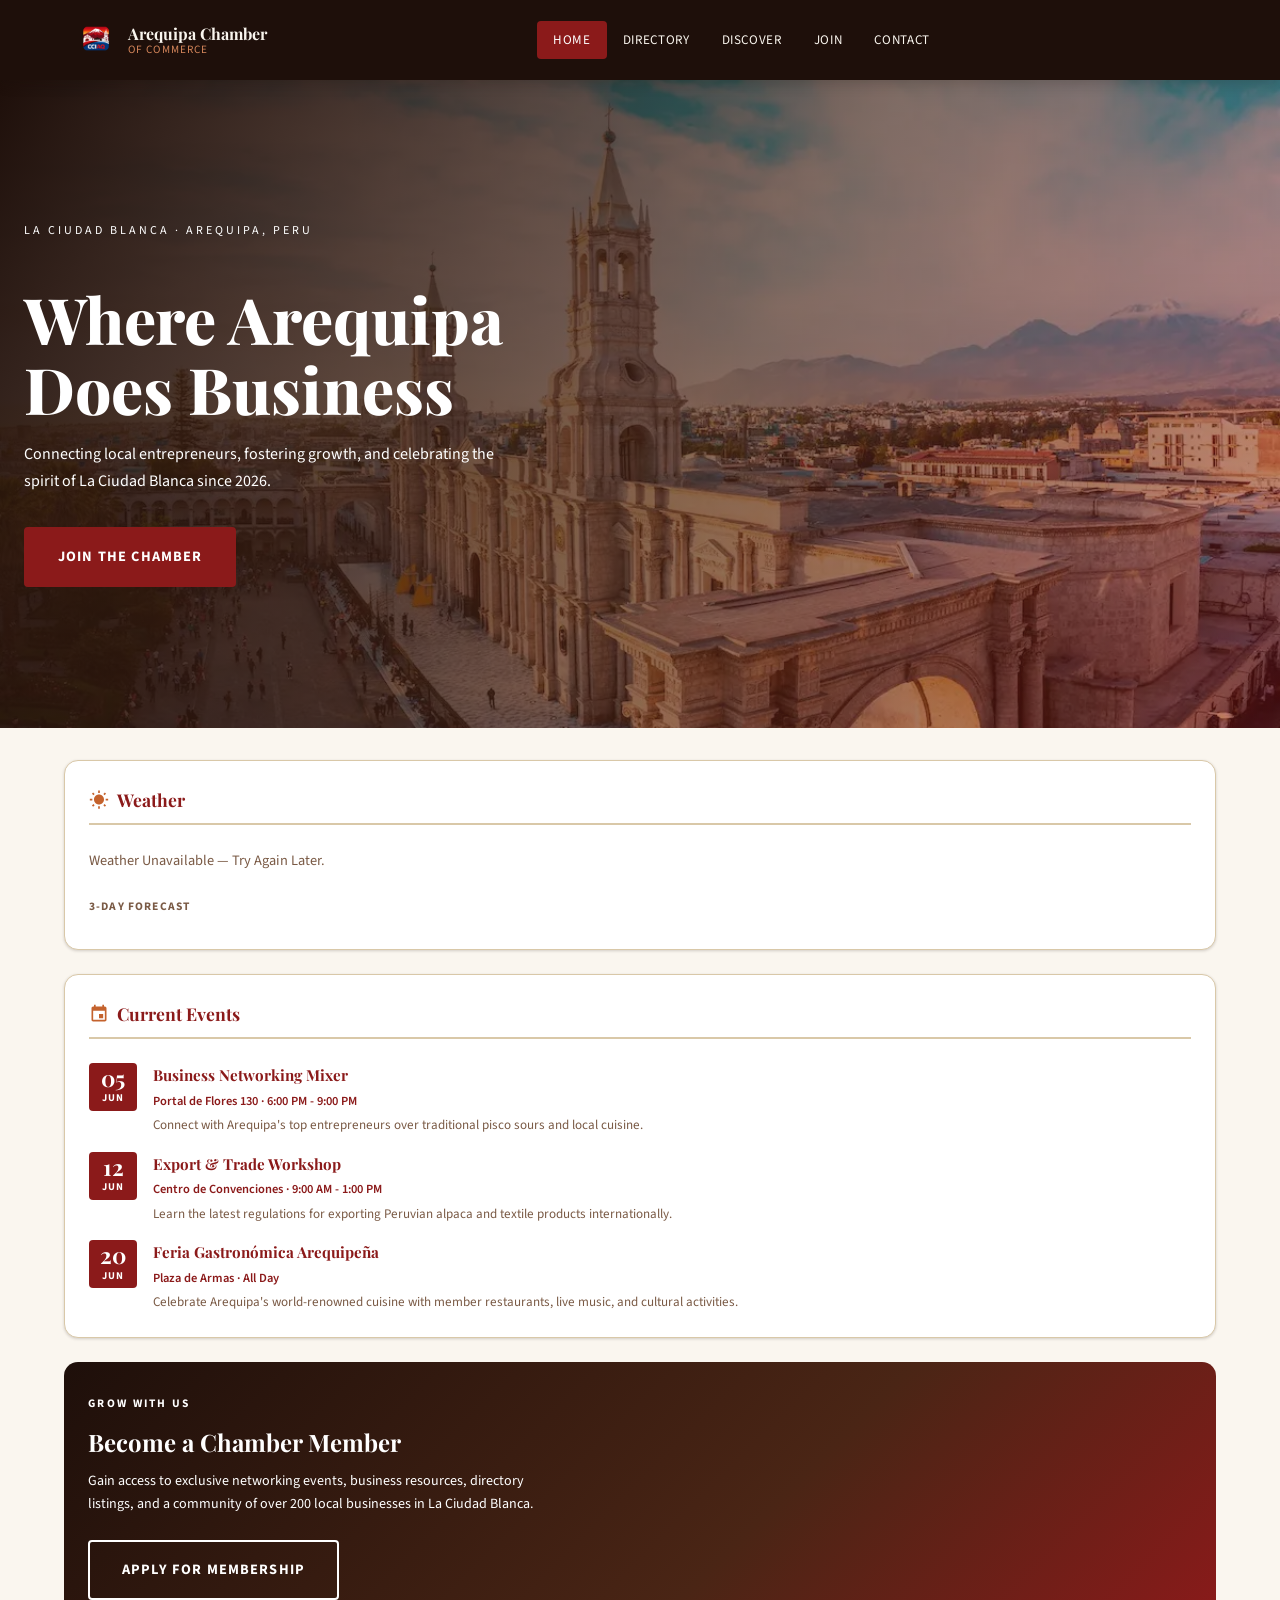
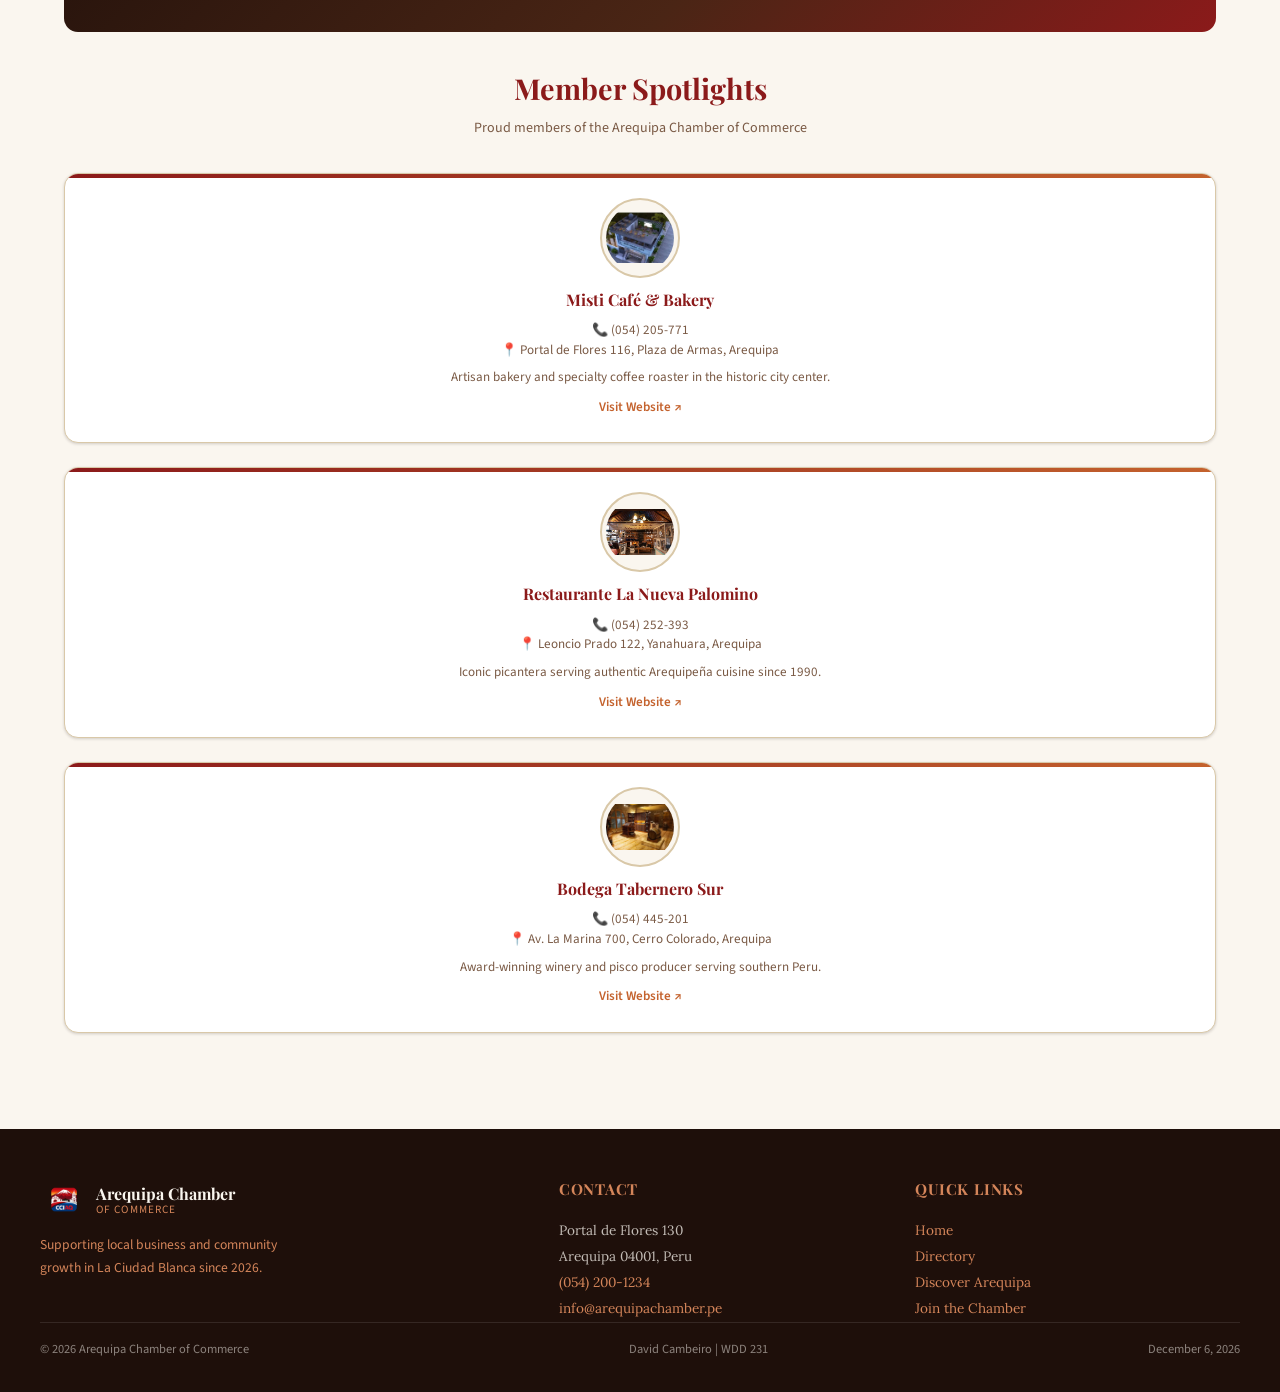
==== commit cb06d118: "p -->" ====
--- a/chamber/index.html
+++ b/chamber/index.html
@@ -153,11 +153,11 @@
         </div>
       </aside>
 
-    </div><!-- /.home-grid -->
+    </div><!-- home-grid -->
 
     <section id="spotlights-section" aria-labelledby="spotlights-heading">
       <h2 id="spotlights-heading" class="section-heading">Member Spotlights</h2>
-      <p class="section-sub">Proud gold & silver members of the Arequipa Chamber of Commerce</p>
+      <p class="section-sub">Proud members of the Arequipa Chamber of Commerce</p>
       <div id="spotlights-container" class="spotlights-grid" aria-live="polite" aria-atomic="true">
         <p class="loading"><span class="spinner" role="status" aria-label="Loading spotlights"></span>Loading spotlights…</p>
       </div>
--- a/chamber/styles/home.css
+++ b/chamber/styles/home.css
@@ -1,14 +1,5 @@
-/* Home page — loaded after small.css and larger.css */
-
-/* Shared font-family for all UI text blocks, set once here */
-.hero-tagline, .weather-desc, .weather-meta,
-.forecast-label, .forecast-name,
-.event-detail, .event-desc, .event-month,
-.cta-eyebrow, .cta-body, .section-sub,
-.spotlight-detail, .spotlight-desc,
-.spotlight-website, .loading { font-family: var(--ff-ui); }
-
-/* Hero */
+
+/* hero */
 #home-hero {
   position: relative;
   min-height: 72vh;
@@ -28,11 +19,11 @@
   position: absolute;
   inset: 0;
   background: linear-gradient(120deg, var(--clr-dark) 0%, var(--clr-hero-mid) 55%, var(--clr-hero-end) 100%);
-  z-index: 0;
+  z-index: 1;
 }
 .hero-content {
   position: relative;
-  z-index: 1;
+  z-index: 2;
   padding: var(--sp-2xl) var(--sp-lg);
   max-width: 640px;
 }
@@ -53,14 +44,15 @@
   margin-bottom: var(--sp-md);
 }
 .hero-tagline {
+  font-family: var(--ff-ui);
   font-size: 1rem;
-  color: var(--clr-white-85);
+  color: var(--clr-white);
   max-width: 480px;
   margin-bottom: var(--sp-xl);
   line-height: 1.7;
 }
 
-/* CTA button */
+/* Call to action button */
 .btn-cta {
   display: inline-block;
   background: var(--clr-primary);
@@ -76,11 +68,21 @@
   border: 2px solid var(--clr-primary);
   transition: background 0.25s ease, color 0.25s ease;
 }
-.btn-cta:hover { background: var(--clr-dark); border-color: var(--clr-dark); }
-.btn-cta-outline { background: none; color: var(--clr-white); border-color: var(--clr-white); }
-.btn-cta-outline:hover { background: var(--clr-white); color: var(--clr-primary); }
-
-/* Home layout grid */
+.btn-cta:hover {
+  background: var(--clr-dark);
+  border-color: var(--clr-dark);
+}
+.btn-cta-outline {
+  background: none;
+  color: var(--clr-white);
+  border-color: var(--clr-white);
+}
+.btn-cta-outline:hover {
+  background: var(--clr-white);
+  color: var(--clr-primary);
+}
+
+/* Home layout grid: weather, events, CTA */
 .home-grid {
   display: grid;
   grid-template-columns: 1fr;
@@ -110,12 +112,27 @@
   padding-bottom: var(--sp-sm);
   border-bottom: 2px solid var(--clr-border);
 }
-.panel-title svg { width: 20px; height: 20px; fill: var(--clr-accent); flex-shrink: 0; }
+.panel-title svg {
+  width: 20px;
+  height: 20px;
+  fill: var(--clr-accent);
+  flex-shrink: 0;
+}
 
 /* Current weather */
-.weather-now { margin-bottom: var(--sp-lg); }
-.weather-current { display: flex; align-items: center; gap: var(--sp-md); }
-.weather-icon { width: 64px; height: 64px; flex-shrink: 0; }
+.weather-now {
+  margin-bottom: var(--sp-lg);
+}
+.weather-current {
+  display: flex;
+  align-items: center;
+  gap: var(--sp-md);
+}
+.weather-icon {
+  width: 64px;
+  height: 64px;
+  flex-shrink: 0;
+}
 .weather-temp {
   font-family: var(--ff-heading);
   font-size: 2.8rem;
@@ -123,12 +140,23 @@
   color: var(--clr-primary);
   line-height: 1;
 }
-.weather-desc { font-size: 0.9rem; color: var(--clr-text-muted); text-transform: capitalize; }
-.weather-meta { font-size: 0.78rem; color: var(--clr-text-muted); margin-top: var(--sp-sm); }
-
-/* 3-day forecast — label and day name share the same style */
+.weather-desc {
+  font-family: var(--ff-ui);
+  font-size: 0.9rem;
+  color: var(--clr-text-muted);
+  text-transform: capitalize;
+}
+.weather-meta {
+  font-family: var(--ff-ui);
+  font-size: 0.78rem;
+  color: var(--clr-text-muted);
+  margin-top: var(--sp-sm);
+}
+
+/* 3-day forecast — label and day name share the same look */
 .forecast-label,
 .forecast-name {
+  font-family: var(--ff-ui);
   font-size: 0.72rem;
   font-weight: 700;
   letter-spacing: 0.1em;
@@ -136,8 +164,14 @@
   color: var(--clr-text-muted);
   display: block;
 }
-.forecast-label { margin-bottom: var(--sp-sm); }
-.forecast-grid { display: grid; grid-template-columns: repeat(3, 1fr); gap: var(--sp-sm); }
+.forecast-label {
+  margin-bottom: var(--sp-sm);
+}
+.forecast-grid {
+  display: grid;
+  grid-template-columns: repeat(3, 1fr);
+  gap: var(--sp-sm);
+}
 .forecast-day {
   background: var(--clr-surface-2);
   border: 1px solid var(--clr-border);
@@ -145,7 +179,12 @@
   padding: var(--sp-sm);
   text-align: center;
 }
-.forecast-icon { width: 32px; height: 32px; margin: 4px auto; display: block; }
+.forecast-icon {
+  width: 32px;
+  height: 32px;
+  margin: 4px auto;
+  display: block;
+}
 .forecast-temp {
   font-family: var(--ff-heading);
   font-size: 1.1rem;
@@ -154,9 +193,17 @@
   display: block;
 }
 
-/* Events list */
-.events-list { display: flex; flex-direction: column; gap: var(--sp-md); }
-.event-item { display: flex; gap: var(--sp-md); align-items: flex-start; }
+/* Upcoming events */
+.events-list {
+  display: flex;
+  flex-direction: column;
+  gap: var(--sp-md);
+}
+.event-item {
+  display: flex;
+  gap: var(--sp-md);
+  align-items: flex-start;
+}
 .event-date {
   display: flex;
   flex-direction: column;
@@ -169,11 +216,40 @@
   min-width: 48px;
   flex-shrink: 0;
 }
-.event-day { font-family: var(--ff-heading); font-size: 1.4rem; font-weight: 700; line-height: 1; }
-.event-month { font-size: 0.65rem; font-weight: 700; letter-spacing: 0.1em; text-transform: uppercase; color: var(--clr-white); }
-.event-title { font-family: var(--ff-heading); font-size: 0.95rem; font-weight: 700; color: var(--clr-primary); margin-bottom: 2px; }
-.event-detail { font-size: 0.78rem; color: var(--clr-primary); font-weight: 600; margin-bottom: 4px; }
-.event-desc { font-size: 0.82rem; color: var(--clr-text-muted); line-height: 1.5; }
+.event-day {
+  font-family: var(--ff-heading);
+  font-size: 1.4rem;
+  font-weight: 700;
+  line-height: 1;
+}
+.event-month {
+  font-family: var(--ff-ui);
+  font-size: 0.65rem;
+  font-weight: 700;
+  letter-spacing: 0.1em;
+  text-transform: uppercase;
+  color: var(--clr-white);
+}
+.event-title {
+  font-family: var(--ff-heading);
+  font-size: 0.95rem;
+  font-weight: 700;
+  color: var(--clr-primary);
+  margin-bottom: 2px;
+}
+.event-detail {
+  font-family: var(--ff-ui);
+  font-size: 0.78rem;
+  color: var(--clr-primary);
+  font-weight: 600;
+  margin-bottom: 4px;
+}
+.event-desc {
+  font-family: var(--ff-ui);
+  font-size: 0.82rem;
+  color: var(--clr-text-muted);
+  line-height: 1.5;
+}
 
 /* Join the chamber banner */
 .cta-banner {
@@ -181,15 +257,57 @@
   border-radius: 14px;
   padding: var(--sp-xl) var(--sp-lg);
 }
-.cta-eyebrow { font-size: 0.72rem; font-weight: 700; letter-spacing: 0.2em; text-transform: uppercase; color: var(--clr-accent-lt); margin-bottom: var(--sp-sm); }
-.cta-heading { font-family: var(--ff-heading); font-size: 1.5rem; font-weight: 700; color: var(--clr-white); margin-bottom: var(--sp-sm); }
-.cta-body { font-size: 0.88rem; color: var(--clr-white-80); line-height: 1.6; max-width: 480px; margin-bottom: var(--sp-lg); }
+.cta-eyebrow {
+  font-family: var(--ff-ui);
+  font-size: 0.72rem;
+  font-weight: 700;
+  letter-spacing: 0.2em;
+  text-transform: uppercase;
+  color: var(--clr-white);
+  margin-bottom: var(--sp-sm);
+}
+.cta-heading {
+  font-family: var(--ff-heading);
+  font-size: 1.5rem;
+  font-weight: 700;
+  color: var(--clr-white);
+  margin-bottom: var(--sp-sm);
+}
+.cta-body {
+  font-family: var(--ff-ui);
+  font-size: 0.88rem;
+  color: var(--clr-white);
+  line-height: 1.6;
+  max-width: 480px;
+  margin-bottom: var(--sp-lg);
+}
 
 /* Member spotlights */
-#spotlights-section { padding: 0 var(--sp-lg) var(--sp-2xl); max-width: 1200px; margin: 0 auto; }
-.section-heading { font-family: var(--ff-heading); font-size: 1.8rem; font-weight: 700; color: var(--clr-primary); text-align: center; margin-bottom: var(--sp-xs); }
-.section-sub { font-size: 0.88rem; color: var(--clr-text-muted); text-align: center; margin-bottom: var(--sp-xl); }
-.spotlights-grid { display: grid; grid-template-columns: 1fr; gap: var(--sp-lg); }
+#spotlights-section {
+  padding: 0 var(--sp-lg) var(--sp-2xl);
+  max-width: 1200px;
+  margin: 0 auto;
+}
+.section-heading {
+  font-family: var(--ff-heading);
+  font-size: 1.8rem;
+  font-weight: 700;
+  color: var(--clr-primary);
+  text-align: center;
+  margin-bottom: var(--sp-xs);
+}
+.section-sub {
+  font-family: var(--ff-ui);
+  font-size: 0.88rem;
+  color: var(--clr-text-muted);
+  text-align: center;
+  margin-bottom: var(--sp-xl);
+}
+.spotlights-grid {
+  display: grid;
+  grid-template-columns: 1fr;
+  gap: var(--sp-lg);
+}
 .spotlight-card {
   background: var(--clr-white);
   border: 1px solid var(--clr-border);
@@ -207,12 +325,15 @@
 .spotlight-card::before {
   content: '';
   position: absolute;
-  top: 0; left: 0; right: 0;
+  top: 0;
+  left: 0;
+  right: 0;
   height: 4px;
   background: linear-gradient(90deg, var(--clr-primary), var(--clr-accent));
 }
 .spotlight-logo {
-  width: 80px; height: 80px;
+  width: 80px;
+  height: 80px;
   object-fit: contain;
   border-radius: 50%;
   border: 2px solid var(--clr-border);
@@ -220,21 +341,44 @@
   background: var(--clr-surface);
 }
 .spotlight-logo-fallback {
-  width: 80px; height: 80px;
+  width: 80px;
+  height: 80px;
   background: var(--clr-primary);
   border-radius: 50%;
-  display: flex; align-items: center; justify-content: center;
-  font-family: var(--ff-heading);
-  font-size: 1.8rem; font-weight: 700;
-  color: var(--clr-white);
-}
-.spotlight-name { font-family: var(--ff-heading); font-size: 1rem; font-weight: 700; color: var(--clr-primary); }
-
-/* spotlight-detail and spotlight-desc look the same */
+  display: flex;
+  align-items: center;
+  justify-content: center;
+  font-family: var(--ff-heading);
+  font-size: 1.8rem;
+  font-weight: 700;
+  color: var(--clr-white);
+}
+.spotlight-name {
+  font-family: var(--ff-heading);
+  font-size: 1rem;
+  font-weight: 700;
+  color: var(--clr-primary);
+}
+
+/* spotlight-detail and spotlight-desc share the same look */
 .spotlight-detail,
-.spotlight-desc { font-size: 0.82rem; color: var(--clr-text-muted); line-height: 1.5; }
-.spotlight-website { font-size: 0.82rem; font-weight: 600; color: var(--clr-accent); text-decoration: none; margin-top: auto; }
-.spotlight-website:hover { text-decoration: underline; }
+.spotlight-desc {
+  font-family: var(--ff-ui);
+  font-size: 0.82rem;
+  color: var(--clr-text-muted);
+  line-height: 1.5;
+}
+.spotlight-website {
+  font-family: var(--ff-ui);
+  font-size: 0.82rem;
+  font-weight: 600;
+  color: var(--clr-accent);
+  text-decoration: none;
+  margin-top: auto;
+}
+.spotlight-website:hover {
+  text-decoration: underline;
+}
 
 /* Spinner shown while data is fetching */
 .loading {
@@ -242,15 +386,21 @@
   padding: var(--sp-2xl);
   color: var(--clr-text-muted);
   grid-column: 1 / -1;
-  display: flex; align-items: center; justify-content: center;
+  font-family: var(--ff-ui);
+  display: flex;
+  align-items: center;
+  justify-content: center;
   gap: var(--sp-sm);
 }
 .spinner {
   display: inline-block;
-  width: 20px; height: 20px;
+  width: 20px;
+  height: 20px;
   border: 2px solid var(--clr-border);
   border-top-color: var(--clr-primary);
   border-radius: 50%;
   animation: spin 0.8s linear infinite;
 }
-@keyframes spin { to { transform: rotate(360deg); } }
+@keyframes spin {
+  to { transform: rotate(360deg); }
+}
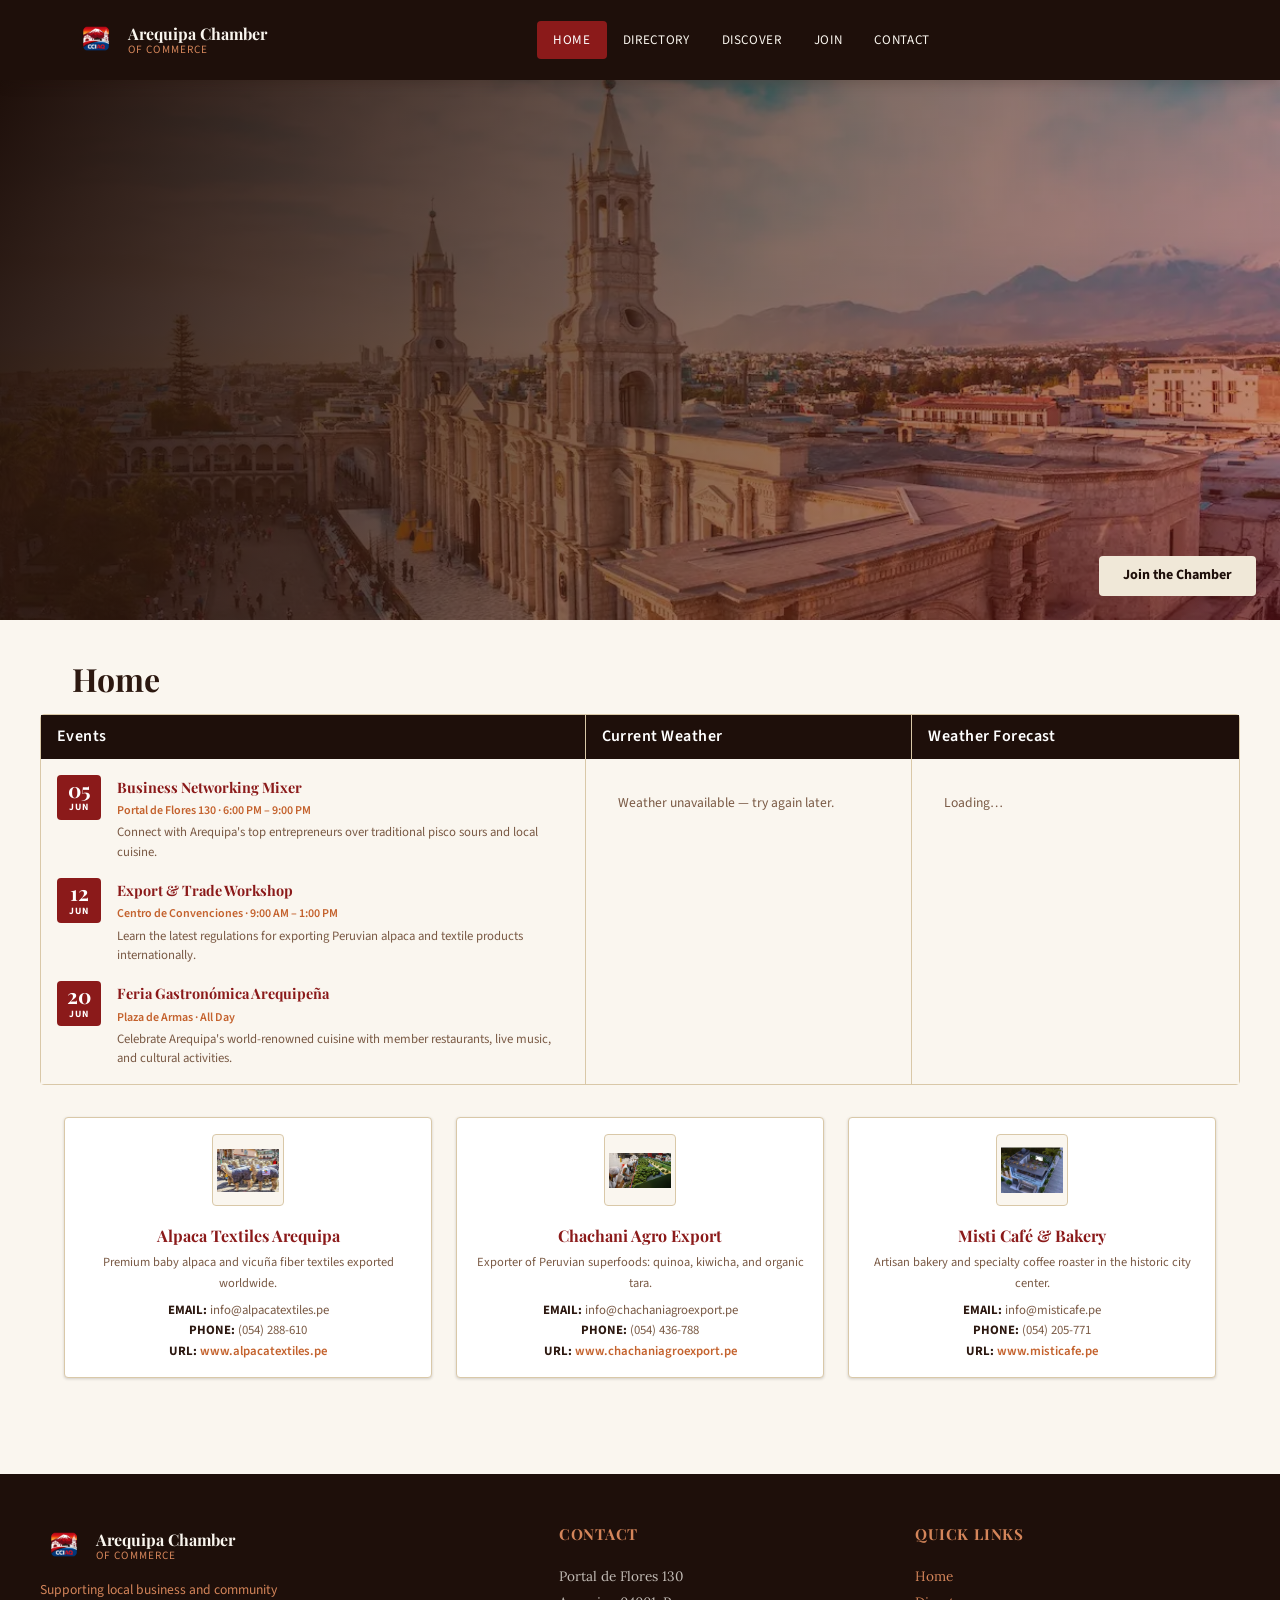
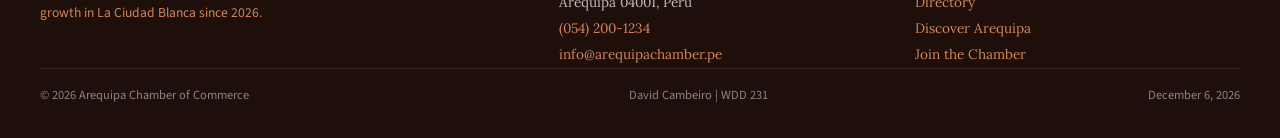
==== commit 60216de4: "join.html" ====
--- a/chamber/index.html
+++ b/chamber/index.html
@@ -1,23 +1,22 @@
 <!DOCTYPE html>
 <html lang="en">
 <head>
-  <meta charset="UTF-8">
-  <meta name="viewport" content="width=device-width, initial-scale=1.0">
-  <meta name="description" content="Arequipa Chamber of Commerce — Home. Discover local events, weather, and member business spotlights in La Ciudad Blanca, Peru.">
-  <meta name="author" content="WDD 231 Student — Arequipa Chamber Project">
+  <meta charset="UTF-8" />
+  <meta name="viewport" content="width=device-width, initial-scale=1.0" />
+  <meta name="description" content="Arequipa Chamber of Commerce — Home. Discover local events, weather, and member business spotlights in La Ciudad Blanca, Peru." />
+  <meta name="author" content="WDD 231 Student — Arequipa Chamber Project" />
   <title>Arequipa Chamber of Commerce</title>
 
   <link rel="icon" type="image/x-icon" href="images/favicon.ico" />
   <link rel="icon" type="image/png" sizes="32x32" href="images/favicon-32x32.png" />
-  <link rel="icon" type="image/png" sizes="16x16" href="images/favicon-16x16.png" />
   <link rel="apple-touch-icon" sizes="180x180" href="images/apple-touch-icon.png" />
   <link rel="manifest" href="images/site.webmanifest" />
 
-  <meta property="og:title" content="Arequipa Chamber of Commerce">
-  <meta property="og:description" content="The home of La Ciudad Blanca's business community. Weather, events, and member spotlights.">
-  <meta property="og:image" content="https://holatodos1427.github.io/wdd231/chamber/images/arequipa-icon.webp">
-  <meta property="og:url" content="https://holatodos1427.github.io/wdd231/chamber/index.html">
-  <meta property="og:type" content="website">
+  <meta property="og:title" content="Arequipa Chamber of Commerce" />
+  <meta property="og:description" content="The home of La Ciudad Blanca's business community." />
+  <meta property="og:image" content="https://holatodos1427.github.io/wdd231/chamber/images/arequipa-peru.webp" />
+  <meta property="og:url" content="https://holatodos1427.github.io/wdd231/chamber/index.html" />
+  <meta property="og:type" content="website" />
 
   <link rel="preconnect" href="https://fonts.googleapis.com" />
   <link rel="preconnect" href="https://fonts.gstatic.com" crossorigin />
@@ -38,13 +37,12 @@
   <header id="site-header">
     <div class="header-inner">
       <a href="index.html" class="logo-group" aria-label="Arequipa Chamber — Home">
-        <img class="logo-icon" src="images/arequipa-icon.webp" alt="Arequipa Chamber Icon" fetchpriority="high"/>
+        <img class="logo-icon" src="images/arequipa-icon.webp" alt="Arequipa Chamber Icon" fetchpriority="high" />
         <div class="logo-text">
           <span class="logo-title">Arequipa Chamber</span>
           <span class="logo-sub">of Commerce</span>
         </div>
       </a>
-
       <nav id="main-nav" aria-label="Main navigation">
         <ul role="list">
           <li><a href="index.html" aria-current="page">Home</a></li>
@@ -54,7 +52,6 @@
           <li><a href="contact.html">Contact</a></li>
         </ul>
       </nav>
-
       <button id="menu-toggle" aria-label="Toggle navigation menu" aria-expanded="false" aria-controls="main-nav">
         <span class="bar"></span>
         <span class="bar"></span>
@@ -63,50 +60,27 @@
     </div>
   </header>
 
-
+  <section id="home-hero" aria-label="Welcome hero">
+    <img
+      src="images/arequipa-peru.webp"
+      alt="Aerial view of Arequipa, La Ciudad Blanca, Peru"
+      class="hero-bg-img"
+      fetchpriority="high"
+    />
+    <div class="hero-overlay" aria-hidden="true"></div>
+    <div class="hero-cta-wrap">
+      <a href="join.html" class="btn-cta">Join the Chamber</a>
+    </div>
+  </section>
 
   <main id="main-content">
 
-      <section id="home-hero" aria-label="Welcome hero">
-        <img
-          src="images/arequipa-peru.webp"
-          alt="Aerial view of Arequipa, La Ciudad Blanca, Peru"
-          class="hero-bg-img"
-          fetchpriority="high"
-        />
-        <div class="hero-overlay" aria-hidden="true"></div>
-        <div class="hero-content">
-          <p class="hero-eyebrow">La Ciudad Blanca · Arequipa, Peru</p>
-          <h1 class="hero-heading">Where Arequipa<br>Does Business</h1>
-          <p class="hero-tagline">Connecting local entrepreneurs, fostering growth, and celebrating the spirit of La Ciudad Blanca since 2026.</p>
-          <a href="join.html" class="btn-cta">Join the Chamber</a>
-        </div>
-      </section>
-    <div class="home-grid">
+    <h1 class="home-heading">Home</h1>
 
-      <!-- weather -->
-      <section id="weather-section" aria-labelledby="weather-heading" class="card-panel">
-        <h2 id="weather-heading" class="panel-title">
-          <svg viewBox="0 0 24 24" aria-hidden="true"><path d="M6.76 4.84l-1.8-1.79-1.41 1.41 1.79 1.79 1.42-1.41zM4 10.5H1v2h3v-2zm9-9.95h-2V3.5h2V.55zm7.45 3.91l-1.41-1.41-1.79 1.79 1.41 1.41 1.79-1.79zm-3.21 13.7l1.79 1.8 1.41-1.41-1.8-1.79-1.4 1.4zM20 10.5v2h3v-2h-3zm-8-5c-3.31 0-6 2.69-6 6s2.69 6 6 6 6-2.69 6-6-2.69-6-6-6zm-1 16.95h2V19.5h-2v2.95zm-7.45-3.91l1.41 1.41 1.79-1.8-1.41-1.41-1.79 1.8z"/></svg>
-          Weather
-        </h2>
-        <div id="weather-now" class="weather-now">
-          <div class="weather-skeleton" aria-busy="true" aria-live="polite">
-            <div class="skeleton-line wide"></div>
-            <div class="skeleton-line medium"></div>
-            <div class="skeleton-line narrow"></div>
-          </div>
-        </div>
-        <h3 class="forecast-label">3-Day Forecast</h3>
-        <div id="weather-forecast" class="forecast-grid" aria-live="polite"></div>
-      </section>
+    <div class="info-grid">
 
-      <!-- events -->
-      <section id="events-section" aria-labelledby="events-heading" class="card-panel">
-        <h2 id="events-heading" class="panel-title">
-          <svg viewBox="0 0 24 24" aria-hidden="true"><path d="M17 12h-5v5h5v-5zM16 1v2H8V1H6v2H5c-1.11 0-1.99.9-1.99 2L3 19c0 1.1.89 2 2 2h14c1.1 0 2-.9 2-2V5c0-1.1-.9-2-2-2h-1V1h-2zm3 18H5V8h14v11z"/></svg>
-          Current Events
-        </h2>
+      <section class="info-panel events-panel" aria-labelledby="events-heading">
+        <h2 id="events-heading" class="info-panel-title">Events</h2>
         <ul class="events-list" role="list">
           <li class="event-item">
             <time class="event-date" datetime="2026-06-05">
@@ -115,7 +89,7 @@
             </time>
             <div class="event-info">
               <h3 class="event-title">Business Networking Mixer</h3>
-              <p class="event-detail">Portal de Flores 130 · 6:00 PM - 9:00 PM</p>
+              <p class="event-detail">Portal de Flores 130 · 6:00 PM – 9:00 PM</p>
               <p class="event-desc">Connect with Arequipa's top entrepreneurs over traditional pisco sours and local cuisine.</p>
             </div>
           </li>
@@ -126,7 +100,7 @@
             </time>
             <div class="event-info">
               <h3 class="event-title">Export & Trade Workshop</h3>
-              <p class="event-detail">Centro de Convenciones · 9:00 AM - 1:00 PM</p>
+              <p class="event-detail">Centro de Convenciones · 9:00 AM – 1:00 PM</p>
               <p class="event-desc">Learn the latest regulations for exporting Peruvian alpaca and textile products internationally.</p>
             </div>
           </li>
@@ -143,23 +117,30 @@
           </li>
         </ul>
       </section>
+      <section class="info-panel" aria-labelledby="weather-heading">
+        <h2 id="weather-heading" class="info-panel-title">Current Weather</h2>
+        <div id="weather-now" class="weather-now" aria-live="polite">
+          <div class="loading-inline">Loading…</div>
+        </div>
+      </section>
 
-      <aside class="cta-banner" aria-label="Call to action — join the chamber">
-        <div class="cta-inner">
-          <p class="cta-eyebrow">Grow With Us</p>
-          <h2 class="cta-heading">Become a Chamber Member</h2>
-          <p class="cta-body">Gain access to exclusive networking events, business resources, directory listings, and a community of over 200 local businesses in La Ciudad Blanca.</p>
-          <a href="join.html" class="btn-cta btn-cta-outline">Apply for Membership</a>
+      <section class="info-panel" aria-labelledby="forecast-heading">
+        <h2 id="forecast-heading" class="info-panel-title">Weather Forecast</h2>
+        <div id="weather-forecast" class="forecast-list" aria-live="polite">
+          <div class="loading-inline">Loading…</div>
         </div>
-      </aside>
+      </section>
 
-    </div><!-- home-grid -->
+    </div>
 
     <section id="spotlights-section" aria-labelledby="spotlights-heading">
-      <h2 id="spotlights-heading" class="section-heading">Member Spotlights</h2>
-      <p class="section-sub">Proud members of the Arequipa Chamber of Commerce</p>
-      <div id="spotlights-container" class="spotlights-grid" aria-live="polite" aria-atomic="true">
-        <p class="loading"><span class="spinner" role="status" aria-label="Loading spotlights"></span>Loading spotlights…</p>
+      <div
+        id="spotlights-container"
+        class="spotlights-grid"
+        aria-live="polite"
+        aria-atomic="true"
+      >
+        <p class="loading">Loading spotlights…</p>
       </div>
     </section>
 
@@ -169,7 +150,7 @@
     <div class="footer-inner">
       <div class="footer-brand">
         <div class="logo-group footer-logo-group">
-          <img class="logo-icon" src="images/arequipa-icon.webp" alt="Arequipa icon used as logo" aria-hidden="true" />
+          <img class="logo-icon" src="images/arequipa-icon.webp" alt="" aria-hidden="true" />
           <div class="logo-text">
             <span class="logo-title">Arequipa Chamber</span>
             <span class="logo-sub">of Commerce</span>
--- a/chamber/styles/home.css
+++ b/chamber/styles/home.css
@@ -1,11 +1,14 @@
-
-/* hero */
+/* Home page — loaded after small.css and larger.css */
+
+/* Hero */
 #home-hero {
   position: relative;
-  min-height: 72vh;
-  display: flex;
-  align-items: center;
+  width: 100%;
+  min-height: 40vh;
   overflow: hidden;
+  display: flex;
+  align-items: flex-end;
+  justify-content: flex-end;
 }
 .hero-bg-img {
   position: absolute;
@@ -21,183 +24,80 @@
   background: linear-gradient(120deg, var(--clr-dark) 0%, var(--clr-hero-mid) 55%, var(--clr-hero-end) 100%);
   z-index: 1;
 }
-.hero-content {
+
+/* CTA button sits bottom-right of the hero */
+.hero-cta-wrap {
   position: relative;
   z-index: 2;
-  padding: var(--sp-2xl) var(--sp-lg);
-  max-width: 640px;
-}
-.hero-eyebrow {
-  font-family: var(--ff-ui);
-  font-size: 0.75rem;
-  letter-spacing: 0.25em;
-  text-transform: uppercase;
-  color: var(--clr-white);
-  margin-bottom: var(--sp-sm);
-}
-.hero-heading {
-  font-family: var(--ff-heading);
-  font-size: clamp(2.2rem, 7vw, 4rem);
-  font-weight: 800;
-  color: var(--clr-white);
-  line-height: 1.1;
-  margin-bottom: var(--sp-md);
-}
-.hero-tagline {
-  font-family: var(--ff-ui);
-  font-size: 1rem;
-  color: var(--clr-white);
-  max-width: 480px;
-  margin-bottom: var(--sp-xl);
-  line-height: 1.7;
-}
-
-/* Call to action button */
+  padding: var(--sp-lg);
+}
 .btn-cta {
   display: inline-block;
-  background: var(--clr-primary);
-  color: var(--clr-white);
-  font-family: var(--ff-ui);
-  font-size: 0.9rem;
-  font-weight: 700;
-  letter-spacing: 0.08em;
-  text-transform: uppercase;
+  background: var(--clr-surface-2);
+  color: var(--clr-dark);
+  font-family: var(--ff-ui);
+  font-size: 0.88rem;
+  font-weight: 700;
   text-decoration: none;
-  padding: var(--sp-md) var(--sp-xl);
-  border-radius: var(--radius-sm);
-  border: 2px solid var(--clr-primary);
-  transition: background 0.25s ease, color 0.25s ease;
+  padding: var(--sp-sm) var(--sp-lg);
+  border-radius: var(--radius-sm);
+  border: none;
+  transition: background 0.25s ease;
 }
 .btn-cta:hover {
-  background: var(--clr-dark);
-  border-color: var(--clr-dark);
-}
-.btn-cta-outline {
-  background: none;
-  color: var(--clr-white);
-  border-color: var(--clr-white);
-}
-.btn-cta-outline:hover {
   background: var(--clr-white);
-  color: var(--clr-primary);
-}
-
-/* Home layout grid: weather, events, CTA */
-.home-grid {
+}
+
+/* "Home" page heading */
+.home-heading {
+  font-family: var(--ff-heading);
+  font-size: 1.8rem;
+  font-weight: 700;
+  color: var(--clr-text);
+  padding: var(--sp-lg) var(--sp-lg) var(--sp-sm);
+  max-width: 1200px;
+  margin: 0 auto;
+}
+
+/* Three-column info grid */
+.info-grid {
   display: grid;
   grid-template-columns: 1fr;
-  gap: var(--sp-lg);
-  padding: var(--sp-xl) var(--sp-lg);
+  gap: 0;
   max-width: 1200px;
-  margin: 0 auto;
-}
-
-/* White card panel used by weather and events */
-.card-panel {
-  background: var(--clr-white);
+  margin: 0 auto var(--sp-xl);
   border: 1px solid var(--clr-border);
-  border-radius: 14px;
-  padding: var(--sp-lg);
-  box-shadow: 0 1px 3px var(--clr-shadow-sm);
-}
-.panel-title {
-  font-family: var(--ff-heading);
-  font-size: 1.1rem;
-  font-weight: 700;
-  color: var(--clr-primary);
-  display: flex;
-  align-items: center;
-  gap: var(--sp-sm);
-  margin-bottom: var(--sp-lg);
-  padding-bottom: var(--sp-sm);
-  border-bottom: 2px solid var(--clr-border);
-}
-.panel-title svg {
-  width: 20px;
-  height: 20px;
-  fill: var(--clr-accent);
-  flex-shrink: 0;
-}
-
-/* Current weather */
-.weather-now {
-  margin-bottom: var(--sp-lg);
-}
-.weather-current {
-  display: flex;
-  align-items: center;
-  gap: var(--sp-md);
-}
-.weather-icon {
-  width: 64px;
-  height: 64px;
-  flex-shrink: 0;
-}
-.weather-temp {
-  font-family: var(--ff-heading);
-  font-size: 2.8rem;
-  font-weight: 700;
-  color: var(--clr-primary);
-  line-height: 1;
-}
-.weather-desc {
-  font-family: var(--ff-ui);
-  font-size: 0.9rem;
-  color: var(--clr-text-muted);
-  text-transform: capitalize;
-}
-.weather-meta {
-  font-family: var(--ff-ui);
-  font-size: 0.78rem;
-  color: var(--clr-text-muted);
-  margin-top: var(--sp-sm);
-}
-
-/* 3-day forecast — label and day name share the same look */
-.forecast-label,
-.forecast-name {
-  font-family: var(--ff-ui);
-  font-size: 0.72rem;
-  font-weight: 700;
-  letter-spacing: 0.1em;
-  text-transform: uppercase;
-  color: var(--clr-text-muted);
-  display: block;
-}
-.forecast-label {
-  margin-bottom: var(--sp-sm);
-}
-.forecast-grid {
-  display: grid;
-  grid-template-columns: repeat(3, 1fr);
-  gap: var(--sp-sm);
-}
-.forecast-day {
-  background: var(--clr-surface-2);
-  border: 1px solid var(--clr-border);
-  border-radius: var(--radius-sm);
-  padding: var(--sp-sm);
-  text-align: center;
-}
-.forecast-icon {
-  width: 32px;
-  height: 32px;
-  margin: 4px auto;
-  display: block;
-}
-.forecast-temp {
-  font-family: var(--ff-heading);
-  font-size: 1.1rem;
-  font-weight: 700;
-  color: var(--clr-primary);
-  display: block;
-}
-
-/* Upcoming events */
+}
+
+/* Each panel */
+.info-panel {
+  background: var(--clr-surface);
+  border-bottom: 1px solid var(--clr-border);
+}
+
+/* Dark header bar — matches wireframe */
+.info-panel-title {
+  font-family: var(--ff-ui);
+  font-size: 1rem;
+  font-weight: 600;
+  color: var(--clr-white);
+  background: var(--clr-dark);
+  padding: var(--sp-sm) var(--sp-md);
+  margin: 0;
+  letter-spacing: 0.03em;
+}
+
+/* Panel content padding */
+.info-panel > *:not(.info-panel-title) {
+  padding: var(--sp-md);
+}
+
+/* Events list */
 .events-list {
   display: flex;
   flex-direction: column;
   gap: var(--sp-md);
+  padding: var(--sp-md);
 }
 .event-item {
   display: flex;
@@ -213,18 +113,18 @@
   color: var(--clr-white);
   border-radius: var(--radius-sm);
   padding: var(--sp-xs) var(--sp-sm);
-  min-width: 48px;
+  min-width: 44px;
   flex-shrink: 0;
 }
 .event-day {
   font-family: var(--ff-heading);
-  font-size: 1.4rem;
+  font-size: 1.3rem;
   font-weight: 700;
   line-height: 1;
 }
 .event-month {
   font-family: var(--ff-ui);
-  font-size: 0.65rem;
+  font-size: 0.6rem;
   font-weight: 700;
   letter-spacing: 0.1em;
   text-transform: uppercase;
@@ -232,76 +132,101 @@
 }
 .event-title {
   font-family: var(--ff-heading);
-  font-size: 0.95rem;
+  font-size: 0.9rem;
   font-weight: 700;
   color: var(--clr-primary);
   margin-bottom: 2px;
 }
 .event-detail {
   font-family: var(--ff-ui);
-  font-size: 0.78rem;
+  font-size: 0.75rem;
+  color: var(--clr-accent);
+  font-weight: 600;
+  margin-bottom: 2px;
+}
+.event-desc {
+  font-family: var(--ff-ui);
+  font-size: 0.8rem;
+  color: var(--clr-text-muted);
+  line-height: 1.5;
+}
+
+/* Current weather */
+.weather-now {
+  padding: var(--sp-md);
+}
+.weather-current {
+  display: flex;
+  align-items: center;
+  gap: var(--sp-md);
+  margin-bottom: var(--sp-sm);
+}
+.weather-icon {
+  width: 56px;
+  height: 56px;
+  flex-shrink: 0;
+}
+.weather-temp {
+  font-family: var(--ff-heading);
+  font-size: 2.2rem;
+  font-weight: 700;
   color: var(--clr-primary);
-  font-weight: 600;
-  margin-bottom: 4px;
-}
-.event-desc {
+  line-height: 1;
+}
+.weather-desc {
+  font-family: var(--ff-ui);
+  font-size: 0.88rem;
+  color: var(--clr-text-muted);
+  text-transform: capitalize;
+}
+.weather-details {
   font-family: var(--ff-ui);
   font-size: 0.82rem;
   color: var(--clr-text-muted);
-  line-height: 1.5;
-}
-
-/* Join the chamber banner */
-.cta-banner {
-  background: linear-gradient(135deg, var(--clr-dark) 0%, var(--clr-mid) 60%, var(--clr-primary) 100%);
-  border-radius: 14px;
-  padding: var(--sp-xl) var(--sp-lg);
-}
-.cta-eyebrow {
-  font-family: var(--ff-ui);
-  font-size: 0.72rem;
-  font-weight: 700;
-  letter-spacing: 0.2em;
-  text-transform: uppercase;
-  color: var(--clr-white);
-  margin-bottom: var(--sp-sm);
-}
-.cta-heading {
-  font-family: var(--ff-heading);
-  font-size: 1.5rem;
-  font-weight: 700;
-  color: var(--clr-white);
-  margin-bottom: var(--sp-sm);
-}
-.cta-body {
-  font-family: var(--ff-ui);
-  font-size: 0.88rem;
-  color: var(--clr-white);
-  line-height: 1.6;
-  max-width: 480px;
-  margin-bottom: var(--sp-lg);
-}
-
-/* Member spotlights */
+  line-height: 1.8;
+}
+
+/* 3-day forecast as a vertical list */
+.forecast-list {
+  padding: var(--sp-md);
+  display: flex;
+  flex-direction: column;
+  gap: var(--sp-sm);
+}
+.forecast-row {
+  display: flex;
+  align-items: center;
+  gap: var(--sp-sm);
+  font-family: var(--ff-ui);
+  font-size: 0.95rem;
+  color: var(--clr-text-muted);
+}
+.forecast-row-name {
+  min-width: 90px;
+}
+.forecast-row-temp {
+  font-weight: 700;
+  font-size: 1.05rem;
+  color: var(--clr-text);
+}
+.forecast-row-icon {
+  width: 28px;
+  height: 28px;
+}
+
+/* Loading inline */
+.loading-inline {
+  font-family: var(--ff-ui);
+  font-size: 0.85rem;
+  color: var(--clr-text-muted);
+  padding: var(--sp-md);
+}
+
+/* Spotlight cards */
 #spotlights-section {
-  padding: 0 var(--sp-lg) var(--sp-2xl);
   max-width: 1200px;
   margin: 0 auto;
-}
-.section-heading {
-  font-family: var(--ff-heading);
-  font-size: 1.8rem;
-  font-weight: 700;
-  color: var(--clr-primary);
-  text-align: center;
-  margin-bottom: var(--sp-xs);
-}
-.section-sub {
-  font-family: var(--ff-ui);
-  font-size: 0.88rem;
-  color: var(--clr-text-muted);
-  text-align: center;
-  margin-bottom: var(--sp-xl);
+  padding: 0 var(--sp-lg) var(--sp-2xl);
 }
 .spotlights-grid {
   display: grid;
@@ -311,47 +236,45 @@
 .spotlight-card {
   background: var(--clr-white);
   border: 1px solid var(--clr-border);
-  border-radius: 14px;
-  padding: var(--sp-lg);
+  border-radius: var(--radius-sm);
+  padding: var(--sp-md);
+  display: grid;
+  grid-template-columns: 80px 1fr;
+  gap: var(--sp-md);
+  align-items: center;
+  box-shadow: 0 1px 3px var(--clr-shadow-sm);
+}
+.spotlight-logo-wrap {
+  display: flex;
+  align-items: center;
+  justify-content: center;
+}
+.spotlight-logo {
+  width: 72px;
+  height: 72px;
+  object-fit: contain;
+  border-radius: var(--radius-sm);
+  border: 1px solid var(--clr-border);
+  background: var(--clr-surface);
+  padding: 4px;
+}
+.spotlight-logo-fallback {
+  width: 72px;
+  height: 72px;
+  background: var(--clr-primary);
+  border-radius: var(--radius-sm);
+  display: flex;
+  align-items: center;
+  justify-content: center;
+  font-family: var(--ff-heading);
+  font-size: 1.5rem;
+  font-weight: 700;
+  color: var(--clr-white);
+}
+.spotlight-info {
   display: flex;
   flex-direction: column;
-  align-items: center;
-  text-align: center;
-  gap: var(--sp-sm);
-  box-shadow: 0 1px 3px var(--clr-shadow-sm);
-  position: relative;
-  overflow: hidden;
-}
-.spotlight-card::before {
-  content: '';
-  position: absolute;
-  top: 0;
-  left: 0;
-  right: 0;
-  height: 4px;
-  background: linear-gradient(90deg, var(--clr-primary), var(--clr-accent));
-}
-.spotlight-logo {
-  width: 80px;
-  height: 80px;
-  object-fit: contain;
-  border-radius: 50%;
-  border: 2px solid var(--clr-border);
-  padding: 4px;
-  background: var(--clr-surface);
-}
-.spotlight-logo-fallback {
-  width: 80px;
-  height: 80px;
-  background: var(--clr-primary);
-  border-radius: 50%;
-  display: flex;
-  align-items: center;
-  justify-content: center;
-  font-family: var(--ff-heading);
-  font-size: 1.8rem;
-  font-weight: 700;
-  color: var(--clr-white);
+  gap: 2px;
 }
 .spotlight-name {
   font-family: var(--ff-heading);
@@ -359,48 +282,80 @@
   font-weight: 700;
   color: var(--clr-primary);
 }
-
-/* spotlight-detail and spotlight-desc share the same look */
-.spotlight-detail,
-.spotlight-desc {
-  font-family: var(--ff-ui);
-  font-size: 0.82rem;
-  color: var(--clr-text-muted);
-  line-height: 1.5;
+.spotlight-tagline {
+  font-family: var(--ff-ui);
+  font-size: 0.78rem;
+  color: var(--clr-text-muted);
+  margin-bottom: var(--sp-xs);
+}
+.spotlight-detail {
+  font-family: var(--ff-ui);
+  font-size: 0.8rem;
+  color: var(--clr-text-muted);
+  line-height: 1.6;
+}
+.spotlight-detail strong {
+  color: var(--clr-text);
 }
 .spotlight-website {
   font-family: var(--ff-ui);
-  font-size: 0.82rem;
+  font-size: 0.8rem;
   font-weight: 600;
   color: var(--clr-accent);
   text-decoration: none;
-  margin-top: auto;
 }
 .spotlight-website:hover {
   text-decoration: underline;
 }
 
-/* Spinner shown while data is fetching */
+/* Loading */
 .loading {
   text-align: center;
   padding: var(--sp-2xl);
   color: var(--clr-text-muted);
   grid-column: 1 / -1;
   font-family: var(--ff-ui);
-  display: flex;
-  align-items: center;
-  justify-content: center;
-  gap: var(--sp-sm);
-}
-.spinner {
-  display: inline-block;
-  width: 20px;
-  height: 20px;
-  border: 2px solid var(--clr-border);
-  border-top-color: var(--clr-primary);
-  border-radius: 50%;
-  animation: spin 0.8s linear infinite;
-}
-@keyframes spin {
-  to { transform: rotate(360deg); }
-}+}
+
+/* Tablet and up */
+@media (min-width: 640px) {
+  #home-hero {
+    min-height: 52vh;
+  }
+  .info-grid {
+    grid-template-columns: 2fr 1.2fr 1.2fr;
+    border-radius: var(--radius-sm);
+  }
+  .info-panel {
+    border-bottom: none;
+    border-right: 1px solid var(--clr-border);
+  }
+  .info-panel:last-child {
+    border-right: none;
+  }
+  .spotlights-grid {
+    grid-template-columns: repeat(3, 1fr);
+  }
+  .spotlight-card {
+    grid-template-columns: 1fr;
+    text-align: center;
+    justify-items: center;
+  }
+  .spotlight-info {
+    align-items: center;
+  }
+}
+
+/* Desktop and up */
+@media (min-width: 960px) {
+  #home-hero {
+    min-height: 60vh;
+  }
+  .home-heading {
+    font-size: 2rem;
+    padding: var(--sp-xl) var(--sp-xl) var(--sp-sm);
+  }
+  .info-grid {
+    margin: 0 auto var(--sp-xl);
+  }
+}
